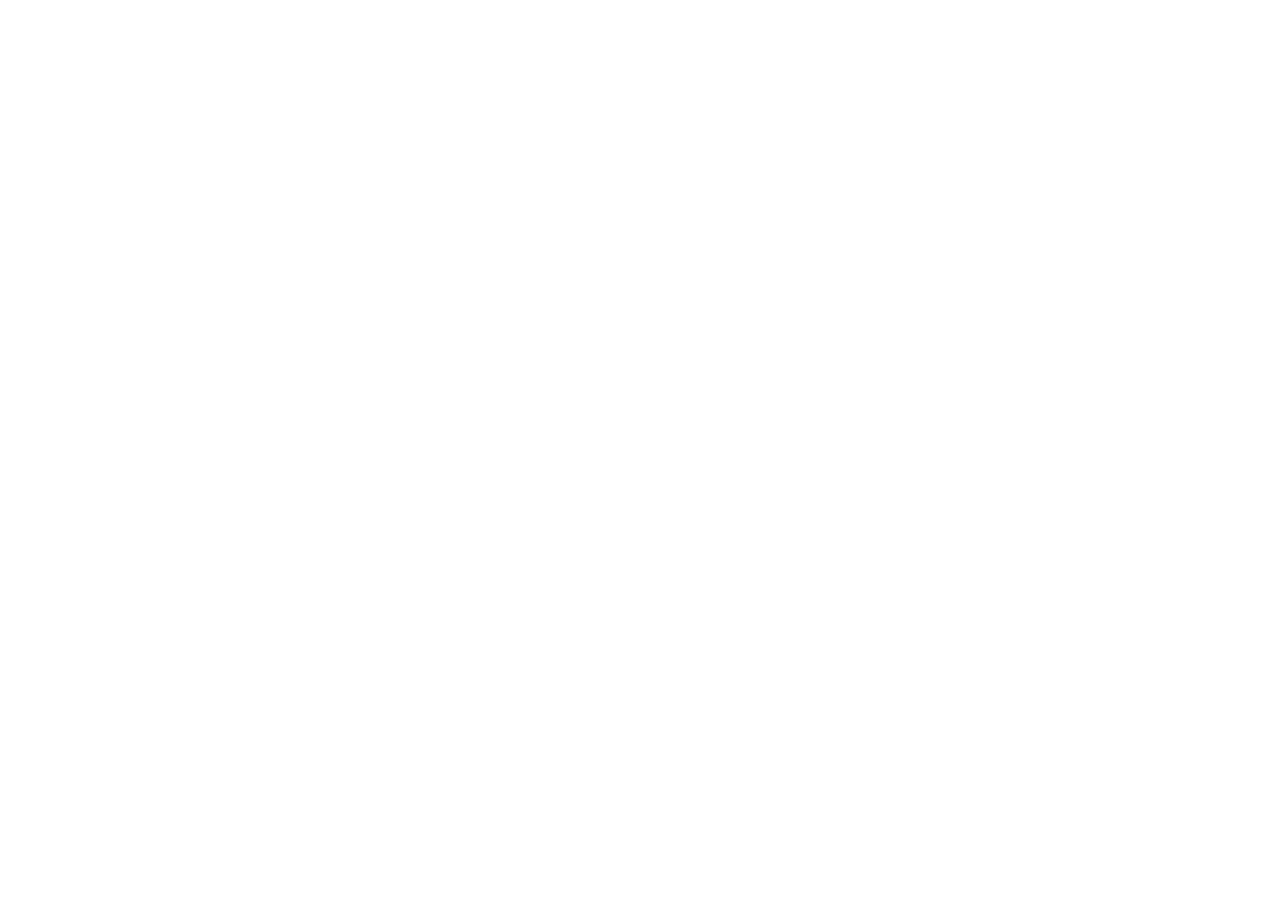
==== index.html @ b1fd2b20 "新建大事件项目" ====
<!DOCTYPE html>
<html lang="en">
<head>
    <meta charset="UTF-8">
    <meta http-equiv="X-UA-Compatible" content="IE=edge">
    <meta name="viewport" content="width=device-width, initial-scale=1.0">
    <title>Document</title>
</head>
<body>
    
</body>
</html>
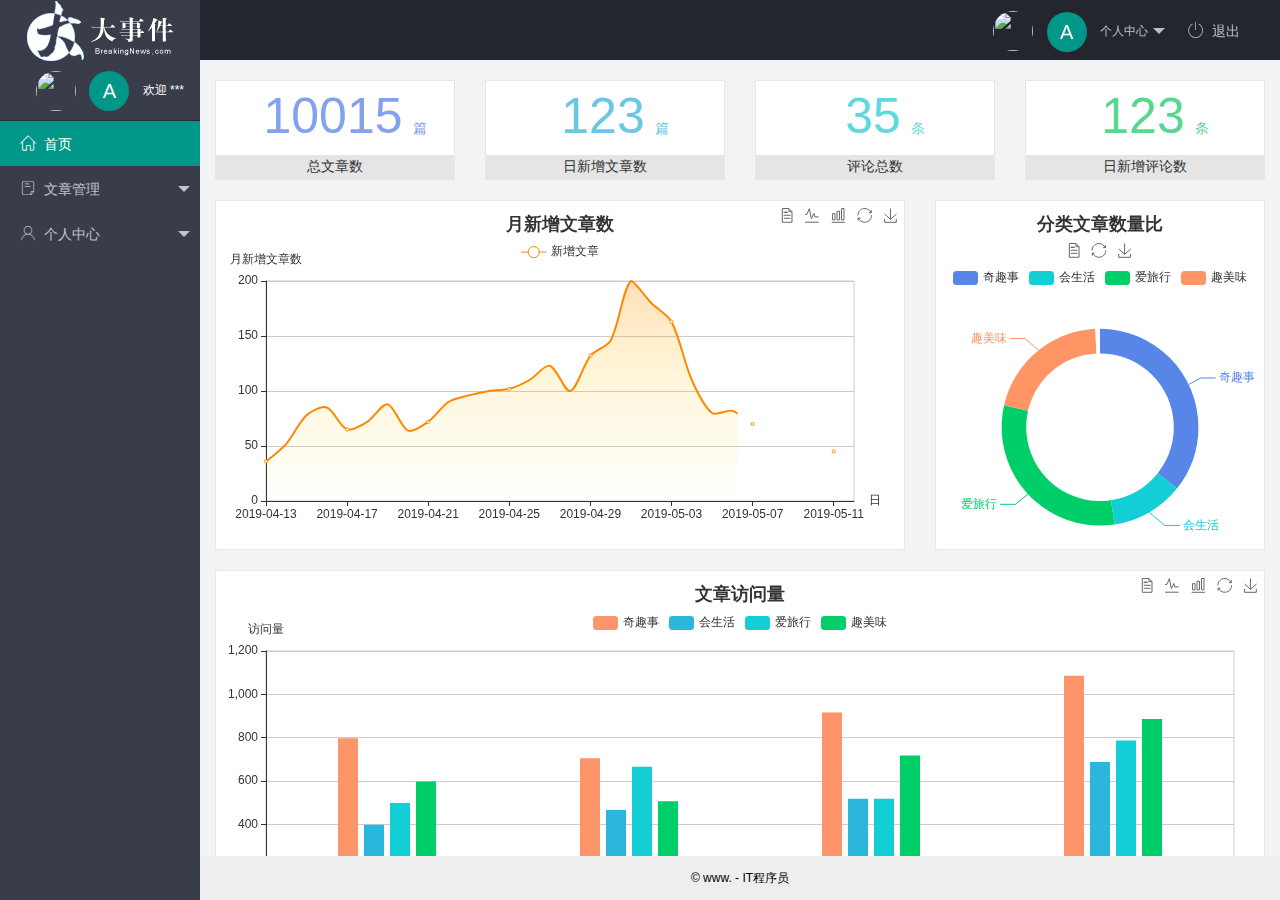
==== commit be036eef: "完成了主页功能的开发" ====
--- a/index.html
+++ b/index.html
@@ -1,12 +1,93 @@
+<!-- @format -->
+
 <!DOCTYPE html>
 <html lang="en">
-<head>
-    <meta charset="UTF-8">
-    <meta http-equiv="X-UA-Compatible" content="IE=edge">
-    <meta name="viewport" content="width=device-width, initial-scale=1.0">
-    <title>Document</title>
-</head>
-<body>
-    
-</body>
-</html>+    <head>
+        <meta charset="UTF-8" />
+        <meta http-equiv="X-UA-Compatible" content="IE=edge" />
+        <meta name="viewport" content="width=device-width, initial-scale=1.0" />
+        <title>后台主页</title>
+        <!-- 导入layui样式 -->
+        <link rel="stylesheet" href="./assets/lib/layui/css/layui.css">
+        <!-- 导入第三方图标库 -->
+        <link rel="stylesheet" href="./assets/fonts/iconfont.css">
+        <!-- 导入自己的样式表 -->
+        <link rel="stylesheet" href="./assets/css/index.css">
+
+    </head>
+    <body>
+        <div class="layui-layout layui-layout-admin">
+            <div class="layui-header">
+                <div class="layui-logo layui-hide-xs layui-bg-black">
+                    <img src="./assets/images/logo.png" alt="">
+                </div>
+                <!-- 头部区域（可配合layui 已有的水平导航） -->
+                <ul class="layui-nav layui-layout-right">
+                    <li class="layui-nav-item layui-hide layui-show-md-inline-block">
+                        <a href="javascript:;" class="userinfo">
+                            <img src="//tva1.sinaimg.cn/crop.0.0.118.118.180/5db11ff4gw1e77d3nqrv8j203b03cweg.jpg" class="layui-nav-img" />
+                            <span class="text-avater">A</span>
+                            个人中心
+                        </a>
+                        <dl class="layui-nav-child">
+                            <dd><a href="">基本资料</a></dd>
+                            <dd><a href="">更换头像</a></dd>
+                            <dd><a href="">重置密码</a></dd>
+                        </dl>
+                    </li>
+                    <li class="layui-nav-item"><a href="javascript:;" id="btnLogout"><span class="iconfont icon-tuichu"></span>退出</a></li>
+                </ul>
+            </div>
+
+            <div class="layui-side layui-bg-black">
+                <div class="layui-side-scroll">
+                    <!-- 头像区域 -->
+                    <div class="userinfo">
+                        <img src="//tva1.sinaimg.cn/crop.0.0.118.118.180/5db11ff4gw1e77d3nqrv8j203b03cweg.jpg" class="layui-nav-img" />
+                        <span class="text-avater">A</span>
+                        <span id="welcome">欢迎 ***</span>
+                    </div>
+                    <!-- 左侧导航区域（可配合layui已有的垂直导航） -->
+                    <ul class="layui-nav layui-nav-tree " lay-filter="test" lay-shrink="all">
+                        <li class="layui-nav-item layui-this"><a href="./home/dashboard.html" target="fm"><span class="iconfont icon-home"></span>首页</a></li>
+                        <li class="layui-nav-item">
+                            <a class="" href="javascript:;"><span class="iconfont icon-16"></span>文章管理</a>
+                            <dl class="layui-nav-child">
+                                <dd><a href="javascript:;"><i class="layui-icon layui-icon-app"></i>文章类别</a></dd>
+                                <dd><a href="javascript:;"><i class="layui-icon layui-icon-app"></i>文章列表</a></dd>
+                                <dd><a href="javascript:;"><i class="layui-icon layui-icon-app"></i>发布文章</a></dd>
+                            </dl>
+                        </li>
+                        <li class="layui-nav-item">
+                            <a href="javascript:;"><span class="iconfont icon-user"></span>个人中心</a>
+                            <dl class="layui-nav-child">
+                                <dd><a href="javascript:;"><i class="layui-icon layui-icon-set"></i>基本资料</a></dd>
+                                <dd><a href="javascript:;"><i class="layui-icon layui-icon-set"></i>更换头像</a></dd>
+                                <dd><a href="javascript:;"><i class="layui-icon layui-icon-set"></i>重置密码</a></dd>
+                            </dl>
+                        </li>
+                    </ul>
+                </div>
+            </div>
+
+            <div class="layui-body">
+                <!-- 内容主体区域 -->
+                <iframe name="fm" src="./home/dashboard.html" frameborder="0"></iframe>
+            </div>
+
+            <div class="layui-footer">
+                <!-- 底部固定区域 -->
+                © www. - IT程序员
+            </div>
+        </div>
+       
+        <!-- 导入layui js文件 -->
+        <script src="./assets/lib/layui/layui.all.js"></script>
+        <!-- 导入jquery -->
+        <script src="./assets/lib/jquery.js"></script>
+        <!-- 导入封装的baseAPI -->
+        <script src="./assets/js/baseAPI.js"></script>
+        <!-- 导入自己的js -->
+        <script src="./assets/js/index.js"></script>
+    </body>
+</html>
--- a/assets/lib/layui/css/layui.css
+++ b/assets/lib/layui/css/layui.css
@@ -0,0 +1,2 @@
+/** layui-v2.5.5 MIT License By https://www.layui.com */
+ .layui-inline,img{display:inline-block;vertical-align:middle}h1,h2,h3,h4,h5,h6{font-weight:400}.layui-edge,.layui-header,.layui-inline,.layui-main{position:relative}.layui-body,.layui-edge,.layui-elip{overflow:hidden}.layui-btn,.layui-edge,.layui-inline,img{vertical-align:middle}.layui-btn,.layui-disabled,.layui-icon,.layui-unselect{-moz-user-select:none;-webkit-user-select:none;-ms-user-select:none}.layui-elip,.layui-form-checkbox span,.layui-form-pane .layui-form-label{text-overflow:ellipsis;white-space:nowrap}.layui-breadcrumb,.layui-tree-btnGroup{visibility:hidden}blockquote,body,button,dd,div,dl,dt,form,h1,h2,h3,h4,h5,h6,input,li,ol,p,pre,td,textarea,th,ul{margin:0;padding:0;-webkit-tap-highlight-color:rgba(0,0,0,0)}a:active,a:hover{outline:0}img{border:none}li{list-style:none}table{border-collapse:collapse;border-spacing:0}h4,h5,h6{font-size:100%}button,input,optgroup,option,select,textarea{font-family:inherit;font-size:inherit;font-style:inherit;font-weight:inherit;outline:0}pre{white-space:pre-wrap;white-space:-moz-pre-wrap;white-space:-pre-wrap;white-space:-o-pre-wrap;word-wrap:break-word}body{line-height:24px;font:14px Helvetica Neue,Helvetica,PingFang SC,Tahoma,Arial,sans-serif}hr{height:1px;margin:10px 0;border:0;clear:both}a{color:#333;text-decoration:none}a:hover{color:#777}a cite{font-style:normal;*cursor:pointer}.layui-border-box,.layui-border-box *{box-sizing:border-box}.layui-box,.layui-box *{box-sizing:content-box}.layui-clear{clear:both;*zoom:1}.layui-clear:after{content:'\20';clear:both;*zoom:1;display:block;height:0}.layui-inline{*display:inline;*zoom:1}.layui-edge{display:inline-block;width:0;height:0;border-width:6px;border-style:dashed;border-color:transparent}.layui-edge-top{top:-4px;border-bottom-color:#999;border-bottom-style:solid}.layui-edge-right{border-left-color:#999;border-left-style:solid}.layui-edge-bottom{top:2px;border-top-color:#999;border-top-style:solid}.layui-edge-left{border-right-color:#999;border-right-style:solid}.layui-disabled,.layui-disabled:hover{color:#d2d2d2!important;cursor:not-allowed!important}.layui-circle{border-radius:100%}.layui-show{display:block!important}.layui-hide{display:none!important}@font-face{font-family:layui-icon;src:url(../font/iconfont.eot?v=250);src:url(../font/iconfont.eot?v=250#iefix) format('embedded-opentype'),url(../font/iconfont.woff2?v=250) format('woff2'),url(../font/iconfont.woff?v=250) format('woff'),url(../font/iconfont.ttf?v=250) format('truetype'),url(../font/iconfont.svg?v=250#layui-icon) format('svg')}.layui-icon{font-family:layui-icon!important;font-size:16px;font-style:normal;-webkit-font-smoothing:antialiased;-moz-osx-font-smoothing:grayscale}.layui-icon-reply-fill:before{content:"\e611"}.layui-icon-set-fill:before{content:"\e614"}.layui-icon-menu-fill:before{content:"\e60f"}.layui-icon-search:before{content:"\e615"}.layui-icon-share:before{content:"\e641"}.layui-icon-set-sm:before{content:"\e620"}.layui-icon-engine:before{content:"\e628"}.layui-icon-close:before{content:"\1006"}.layui-icon-close-fill:before{content:"\1007"}.layui-icon-chart-screen:before{content:"\e629"}.layui-icon-star:before{content:"\e600"}.layui-icon-circle-dot:before{content:"\e617"}.layui-icon-chat:before{content:"\e606"}.layui-icon-release:before{content:"\e609"}.layui-icon-list:before{content:"\e60a"}.layui-icon-chart:before{content:"\e62c"}.layui-icon-ok-circle:before{content:"\1005"}.layui-icon-layim-theme:before{content:"\e61b"}.layui-icon-table:before{content:"\e62d"}.layui-icon-right:before{content:"\e602"}.layui-icon-left:before{content:"\e603"}.layui-icon-cart-simple:before{content:"\e698"}.layui-icon-face-cry:before{content:"\e69c"}.layui-icon-face-smile:before{content:"\e6af"}.layui-icon-survey:before{content:"\e6b2"}.layui-icon-tree:before{content:"\e62e"}.layui-icon-upload-circle:before{content:"\e62f"}.layui-icon-add-circle:before{content:"\e61f"}.layui-icon-download-circle:before{content:"\e601"}.layui-icon-templeate-1:before{content:"\e630"}.layui-icon-util:before{content:"\e631"}.layui-icon-face-surprised:before{content:"\e664"}.layui-icon-edit:before{content:"\e642"}.layui-icon-speaker:before{content:"\e645"}.layui-icon-down:before{content:"\e61a"}.layui-icon-file:before{content:"\e621"}.layui-icon-layouts:before{content:"\e632"}.layui-icon-rate-half:before{content:"\e6c9"}.layui-icon-add-circle-fine:before{content:"\e608"}.layui-icon-prev-circle:before{content:"\e633"}.layui-icon-read:before{content:"\e705"}.layui-icon-404:before{content:"\e61c"}.layui-icon-carousel:before{content:"\e634"}.layui-icon-help:before{content:"\e607"}.layui-icon-code-circle:before{content:"\e635"}.layui-icon-water:before{content:"\e636"}.layui-icon-username:before{content:"\e66f"}.layui-icon-find-fill:before{content:"\e670"}.layui-icon-about:before{content:"\e60b"}.layui-icon-location:before{content:"\e715"}.layui-icon-up:before{content:"\e619"}.layui-icon-pause:before{content:"\e651"}.layui-icon-date:before{content:"\e637"}.layui-icon-layim-uploadfile:before{content:"\e61d"}.layui-icon-delete:before{content:"\e640"}.layui-icon-play:before{content:"\e652"}.layui-icon-top:before{content:"\e604"}.layui-icon-friends:before{content:"\e612"}.layui-icon-refresh-3:before{content:"\e9aa"}.layui-icon-ok:before{content:"\e605"}.layui-icon-layer:before{content:"\e638"}.layui-icon-face-smile-fine:before{content:"\e60c"}.layui-icon-dollar:before{content:"\e659"}.layui-icon-group:before{content:"\e613"}.layui-icon-layim-download:before{content:"\e61e"}.layui-icon-picture-fine:before{content:"\e60d"}.layui-icon-link:before{content:"\e64c"}.layui-icon-diamond:before{content:"\e735"}.layui-icon-log:before{content:"\e60e"}.layui-icon-rate-solid:before{content:"\e67a"}.layui-icon-fonts-del:before{content:"\e64f"}.layui-icon-unlink:before{content:"\e64d"}.layui-icon-fonts-clear:before{content:"\e639"}.layui-icon-triangle-r:before{content:"\e623"}.layui-icon-circle:before{content:"\e63f"}.layui-icon-radio:before{content:"\e643"}.layui-icon-align-center:before{content:"\e647"}.layui-icon-align-right:before{content:"\e648"}.layui-icon-align-left:before{content:"\e649"}.layui-icon-loading-1:before{content:"\e63e"}.layui-icon-return:before{content:"\e65c"}.layui-icon-fonts-strong:before{content:"\e62b"}.layui-icon-upload:before{content:"\e67c"}.layui-icon-dialogue:before{content:"\e63a"}.layui-icon-video:before{content:"\e6ed"}.layui-icon-headset:before{content:"\e6fc"}.layui-icon-cellphone-fine:before{content:"\e63b"}.layui-icon-add-1:before{content:"\e654"}.layui-icon-face-smile-b:before{content:"\e650"}.layui-icon-fonts-html:before{content:"\e64b"}.layui-icon-form:before{content:"\e63c"}.layui-icon-cart:before{content:"\e657"}.layui-icon-camera-fill:before{content:"\e65d"}.layui-icon-tabs:before{content:"\e62a"}.layui-icon-fonts-code:before{content:"\e64e"}.layui-icon-fire:before{content:"\e756"}.layui-icon-set:before{content:"\e716"}.layui-icon-fonts-u:before{content:"\e646"}.layui-icon-triangle-d:before{content:"\e625"}.layui-icon-tips:before{content:"\e702"}.layui-icon-picture:before{content:"\e64a"}.layui-icon-more-vertical:before{content:"\e671"}.layui-icon-flag:before{content:"\e66c"}.layui-icon-loading:before{content:"\e63d"}.layui-icon-fonts-i:before{content:"\e644"}.layui-icon-refresh-1:before{content:"\e666"}.layui-icon-rmb:before{content:"\e65e"}.layui-icon-home:before{content:"\e68e"}.layui-icon-user:before{content:"\e770"}.layui-icon-notice:before{content:"\e667"}.layui-icon-login-weibo:before{content:"\e675"}.layui-icon-voice:before{content:"\e688"}.layui-icon-upload-drag:before{content:"\e681"}.layui-icon-login-qq:before{content:"\e676"}.layui-icon-snowflake:before{content:"\e6b1"}.layui-icon-file-b:before{content:"\e655"}.layui-icon-template:before{content:"\e663"}.layui-icon-auz:before{content:"\e672"}.layui-icon-console:before{content:"\e665"}.layui-icon-app:before{content:"\e653"}.layui-icon-prev:before{content:"\e65a"}.layui-icon-website:before{content:"\e7ae"}.layui-icon-next:before{content:"\e65b"}.layui-icon-component:before{content:"\e857"}.layui-icon-more:before{content:"\e65f"}.layui-icon-login-wechat:before{content:"\e677"}.layui-icon-shrink-right:before{content:"\e668"}.layui-icon-spread-left:before{content:"\e66b"}.layui-icon-camera:before{content:"\e660"}.layui-icon-note:before{content:"\e66e"}.layui-icon-refresh:before{content:"\e669"}.layui-icon-female:before{content:"\e661"}.layui-icon-male:before{content:"\e662"}.layui-icon-password:before{content:"\e673"}.layui-icon-senior:before{content:"\e674"}.layui-icon-theme:before{content:"\e66a"}.layui-icon-tread:before{content:"\e6c5"}.layui-icon-praise:before{content:"\e6c6"}.layui-icon-star-fill:before{content:"\e658"}.layui-icon-rate:before{content:"\e67b"}.layui-icon-template-1:before{content:"\e656"}.layui-icon-vercode:before{content:"\e679"}.layui-icon-cellphone:before{content:"\e678"}.layui-icon-screen-full:before{content:"\e622"}.layui-icon-screen-restore:before{content:"\e758"}.layui-icon-cols:before{content:"\e610"}.layui-icon-export:before{content:"\e67d"}.layui-icon-print:before{content:"\e66d"}.layui-icon-slider:before{content:"\e714"}.layui-icon-addition:before{content:"\e624"}.layui-icon-subtraction:before{content:"\e67e"}.layui-icon-service:before{content:"\e626"}.layui-icon-transfer:before{content:"\e691"}.layui-main{width:1140px;margin:0 auto}.layui-header{z-index:1000;height:60px}.layui-header a:hover{transition:all .5s;-webkit-transition:all .5s}.layui-side{position:fixed;left:0;top:0;bottom:0;z-index:999;width:200px;overflow-x:hidden}.layui-side-scroll{position:relative;width:220px;height:100%;overflow-x:hidden}.layui-body{position:absolute;left:200px;right:0;top:0;bottom:0;z-index:998;width:auto;overflow-y:auto;box-sizing:border-box}.layui-layout-body{overflow:hidden}.layui-layout-admin .layui-header{background-color:#23262E}.layui-layout-admin .layui-side{top:60px;width:200px;overflow-x:hidden}.layui-layout-admin .layui-body{position:fixed;top:60px;bottom:44px}.layui-layout-admin .layui-main{width:auto;margin:0 15px}.layui-layout-admin .layui-footer{position:fixed;left:200px;right:0;bottom:0;height:44px;line-height:44px;padding:0 15px;background-color:#eee}.layui-layout-admin .layui-logo{position:absolute;left:0;top:0;width:200px;height:100%;line-height:60px;text-align:center;color:#009688;font-size:16px}.layui-layout-admin .layui-header .layui-nav{background:0 0}.layui-layout-left{position:absolute!important;left:200px;top:0}.layui-layout-right{position:absolute!important;right:0;top:0}.layui-container{position:relative;margin:0 auto;padding:0 15px;box-sizing:border-box}.layui-fluid{position:relative;margin:0 auto;padding:0 15px}.layui-row:after,.layui-row:before{content:'';display:block;clear:both}.layui-col-lg1,.layui-col-lg10,.layui-col-lg11,.layui-col-lg12,.layui-col-lg2,.layui-col-lg3,.layui-col-lg4,.layui-col-lg5,.layui-col-lg6,.layui-col-lg7,.layui-col-lg8,.layui-col-lg9,.layui-col-md1,.layui-col-md10,.layui-col-md11,.layui-col-md12,.layui-col-md2,.layui-col-md3,.layui-col-md4,.layui-col-md5,.layui-col-md6,.layui-col-md7,.layui-col-md8,.layui-col-md9,.layui-col-sm1,.layui-col-sm10,.layui-col-sm11,.layui-col-sm12,.layui-col-sm2,.layui-col-sm3,.layui-col-sm4,.layui-col-sm5,.layui-col-sm6,.layui-col-sm7,.layui-col-sm8,.layui-col-sm9,.layui-col-xs1,.layui-col-xs10,.layui-col-xs11,.layui-col-xs12,.layui-col-xs2,.layui-col-xs3,.layui-col-xs4,.layui-col-xs5,.layui-col-xs6,.layui-col-xs7,.layui-col-xs8,.layui-col-xs9{position:relative;display:block;box-sizing:border-box}.layui-col-xs1,.layui-col-xs10,.layui-col-xs11,.layui-col-xs12,.layui-col-xs2,.layui-col-xs3,.layui-col-xs4,.layui-col-xs5,.layui-col-xs6,.layui-col-xs7,.layui-col-xs8,.layui-col-xs9{float:left}.layui-col-xs1{width:8.33333333%}.layui-col-xs2{width:16.66666667%}.layui-col-xs3{width:25%}.layui-col-xs4{width:33.33333333%}.layui-col-xs5{width:41.66666667%}.layui-col-xs6{width:50%}.layui-col-xs7{width:58.33333333%}.layui-col-xs8{width:66.66666667%}.layui-col-xs9{width:75%}.layui-col-xs10{width:83.33333333%}.layui-col-xs11{width:91.66666667%}.layui-col-xs12{width:100%}.layui-col-xs-offset1{margin-left:8.33333333%}.layui-col-xs-offset2{margin-left:16.66666667%}.layui-col-xs-offset3{margin-left:25%}.layui-col-xs-offset4{margin-left:33.33333333%}.layui-col-xs-offset5{margin-left:41.66666667%}.layui-col-xs-offset6{margin-left:50%}.layui-col-xs-offset7{margin-left:58.33333333%}.layui-col-xs-offset8{margin-left:66.66666667%}.layui-col-xs-offset9{margin-left:75%}.layui-col-xs-offset10{margin-left:83.33333333%}.layui-col-xs-offset11{margin-left:91.66666667%}.layui-col-xs-offset12{margin-left:100%}@media screen and (max-width:768px){.layui-hide-xs{display:none!important}.layui-show-xs-block{display:block!important}.layui-show-xs-inline{display:inline!important}.layui-show-xs-inline-block{display:inline-block!important}}@media screen and (min-width:768px){.layui-container{width:750px}.layui-hide-sm{display:none!important}.layui-show-sm-block{display:block!important}.layui-show-sm-inline{display:inline!important}.layui-show-sm-inline-block{display:inline-block!important}.layui-col-sm1,.layui-col-sm10,.layui-col-sm11,.layui-col-sm12,.layui-col-sm2,.layui-col-sm3,.layui-col-sm4,.layui-col-sm5,.layui-col-sm6,.layui-col-sm7,.layui-col-sm8,.layui-col-sm9{float:left}.layui-col-sm1{width:8.33333333%}.layui-col-sm2{width:16.66666667%}.layui-col-sm3{width:25%}.layui-col-sm4{width:33.33333333%}.layui-col-sm5{width:41.66666667%}.layui-col-sm6{width:50%}.layui-col-sm7{width:58.33333333%}.layui-col-sm8{width:66.66666667%}.layui-col-sm9{width:75%}.layui-col-sm10{width:83.33333333%}.layui-col-sm11{width:91.66666667%}.layui-col-sm12{width:100%}.layui-col-sm-offset1{margin-left:8.33333333%}.layui-col-sm-offset2{margin-left:16.66666667%}.layui-col-sm-offset3{margin-left:25%}.layui-col-sm-offset4{margin-left:33.33333333%}.layui-col-sm-offset5{margin-left:41.66666667%}.layui-col-sm-offset6{margin-left:50%}.layui-col-sm-offset7{margin-left:58.33333333%}.layui-col-sm-offset8{margin-left:66.66666667%}.layui-col-sm-offset9{margin-left:75%}.layui-col-sm-offset10{margin-left:83.33333333%}.layui-col-sm-offset11{margin-left:91.66666667%}.layui-col-sm-offset12{margin-left:100%}}@media screen and (min-width:992px){.layui-container{width:970px}.layui-hide-md{display:none!important}.layui-show-md-block{display:block!important}.layui-show-md-inline{display:inline!important}.layui-show-md-inline-block{display:inline-block!important}.layui-col-md1,.layui-col-md10,.layui-col-md11,.layui-col-md12,.layui-col-md2,.layui-col-md3,.layui-col-md4,.layui-col-md5,.layui-col-md6,.layui-col-md7,.layui-col-md8,.layui-col-md9{float:left}.layui-col-md1{width:8.33333333%}.layui-col-md2{width:16.66666667%}.layui-col-md3{width:25%}.layui-col-md4{width:33.33333333%}.layui-col-md5{width:41.66666667%}.layui-col-md6{width:50%}.layui-col-md7{width:58.33333333%}.layui-col-md8{width:66.66666667%}.layui-col-md9{width:75%}.layui-col-md10{width:83.33333333%}.layui-col-md11{width:91.66666667%}.layui-col-md12{width:100%}.layui-col-md-offset1{margin-left:8.33333333%}.layui-col-md-offset2{margin-left:16.66666667%}.layui-col-md-offset3{margin-left:25%}.layui-col-md-offset4{margin-left:33.33333333%}.layui-col-md-offset5{margin-left:41.66666667%}.layui-col-md-offset6{margin-left:50%}.layui-col-md-offset7{margin-left:58.33333333%}.layui-col-md-offset8{margin-left:66.66666667%}.layui-col-md-offset9{margin-left:75%}.layui-col-md-offset10{margin-left:83.33333333%}.layui-col-md-offset11{margin-left:91.66666667%}.layui-col-md-offset12{margin-left:100%}}@media screen and (min-width:1200px){.layui-container{width:1170px}.layui-hide-lg{display:none!important}.layui-show-lg-block{display:block!important}.layui-show-lg-inline{display:inline!important}.layui-show-lg-inline-block{display:inline-block!important}.layui-col-lg1,.layui-col-lg10,.layui-col-lg11,.layui-col-lg12,.layui-col-lg2,.layui-col-lg3,.layui-col-lg4,.layui-col-lg5,.layui-col-lg6,.layui-col-lg7,.layui-col-lg8,.layui-col-lg9{float:left}.layui-col-lg1{width:8.33333333%}.layui-col-lg2{width:16.66666667%}.layui-col-lg3{width:25%}.layui-col-lg4{width:33.33333333%}.layui-col-lg5{width:41.66666667%}.layui-col-lg6{width:50%}.layui-col-lg7{width:58.33333333%}.layui-col-lg8{width:66.66666667%}.layui-col-lg9{width:75%}.layui-col-lg10{width:83.33333333%}.layui-col-lg11{width:91.66666667%}.layui-col-lg12{width:100%}.layui-col-lg-offset1{margin-left:8.33333333%}.layui-col-lg-offset2{margin-left:16.66666667%}.layui-col-lg-offset3{margin-left:25%}.layui-col-lg-offset4{margin-left:33.33333333%}.layui-col-lg-offset5{margin-left:41.66666667%}.layui-col-lg-offset6{margin-left:50%}.layui-col-lg-offset7{margin-left:58.33333333%}.layui-col-lg-offset8{margin-left:66.66666667%}.layui-col-lg-offset9{margin-left:75%}.layui-col-lg-offset10{margin-left:83.33333333%}.layui-col-lg-offset11{margin-left:91.66666667%}.layui-col-lg-offset12{margin-left:100%}}.layui-col-space1{margin:-.5px}.layui-col-space1>*{padding:.5px}.layui-col-space3{margin:-1.5px}.layui-col-space3>*{padding:1.5px}.layui-col-space5{margin:-2.5px}.layui-col-space5>*{padding:2.5px}.layui-col-space8{margin:-3.5px}.layui-col-space8>*{padding:3.5px}.layui-col-space10{margin:-5px}.layui-col-space10>*{padding:5px}.layui-col-space12{margin:-6px}.layui-col-space12>*{padding:6px}.layui-col-space15{margin:-7.5px}.layui-col-space15>*{padding:7.5px}.layui-col-space18{margin:-9px}.layui-col-space18>*{padding:9px}.layui-col-space20{margin:-10px}.layui-col-space20>*{padding:10px}.layui-col-space22{margin:-11px}.layui-col-space22>*{padding:11px}.layui-col-space25{margin:-12.5px}.layui-col-space25>*{padding:12.5px}.layui-col-space30{margin:-15px}.layui-col-space30>*{padding:15px}.layui-btn,.layui-input,.layui-select,.layui-textarea,.layui-upload-button{outline:0;-webkit-appearance:none;transition:all .3s;-webkit-transition:all .3s;box-sizing:border-box}.layui-elem-quote{margin-bottom:10px;padding:15px;line-height:22px;border-left:5px solid #009688;border-radius:0 2px 2px 0;background-color:#f2f2f2}.layui-quote-nm{border-style:solid;border-width:1px 1px 1px 5px;background:0 0}.layui-elem-field{margin-bottom:10px;padding:0;border-width:1px;border-style:solid}.layui-elem-field legend{margin-left:20px;padding:0 10px;font-size:20px;font-weight:300}.layui-field-title{margin:10px 0 20px;border-width:1px 0 0}.layui-field-box{padding:10px 15px}.layui-field-title .layui-field-box{padding:10px 0}.layui-progress{position:relative;height:6px;border-radius:20px;background-color:#e2e2e2}.layui-progress-bar{position:absolute;left:0;top:0;width:0;max-width:100%;height:6px;border-radius:20px;text-align:right;background-color:#5FB878;transition:all .3s;-webkit-transition:all .3s}.layui-progress-big,.layui-progress-big .layui-progress-bar{height:18px;line-height:18px}.layui-progress-text{position:relative;top:-20px;line-height:18px;font-size:12px;color:#666}.layui-progress-big .layui-progress-text{position:static;padding:0 10px;color:#fff}.layui-collapse{border-width:1px;border-style:solid;border-radius:2px}.layui-colla-content,.layui-colla-item{border-top-width:1px;border-top-style:solid}.layui-colla-item:first-child{border-top:none}.layui-colla-title{position:relative;height:42px;line-height:42px;padding:0 15px 0 35px;color:#333;background-color:#f2f2f2;cursor:pointer;font-size:14px;overflow:hidden}.layui-colla-content{display:none;padding:10px 15px;line-height:22px;color:#666}.layui-colla-icon{position:absolute;left:15px;top:0;font-size:14px}.layui-card{margin-bottom:15px;border-radius:2px;background-color:#fff;box-shadow:0 1px 2px 0 rgba(0,0,0,.05)}.layui-card:last-child{margin-bottom:0}.layui-card-header{position:relative;height:42px;line-height:42px;padding:0 15px;border-bottom:1px solid #f6f6f6;color:#333;border-radius:2px 2px 0 0;font-size:14px}.layui-bg-black,.layui-bg-blue,.layui-bg-cyan,.layui-bg-green,.layui-bg-orange,.layui-bg-red{color:#fff!important}.layui-card-body{position:relative;padding:10px 15px;line-height:24px}.layui-card-body[pad15]{padding:15px}.layui-card-body[pad20]{padding:20px}.layui-card-body .layui-table{margin:5px 0}.layui-card .layui-tab{margin:0}.layui-panel-window{position:relative;padding:15px;border-radius:0;border-top:5px solid #E6E6E6;background-color:#fff}.layui-auxiliar-moving{position:fixed;left:0;right:0;top:0;bottom:0;width:100%;height:100%;background:0 0;z-index:9999999999}.layui-form-label,.layui-form-mid,.layui-form-select,.layui-input-block,.layui-input-inline,.layui-textarea{position:relative}.layui-bg-red{background-color:#FF5722!important}.layui-bg-orange{background-color:#FFB800!important}.layui-bg-green{background-color:#009688!important}.layui-bg-cyan{background-color:#2F4056!important}.layui-bg-blue{background-color:#1E9FFF!important}.layui-bg-black{background-color:#393D49!important}.layui-bg-gray{background-color:#eee!important;color:#666!important}.layui-badge-rim,.layui-colla-content,.layui-colla-item,.layui-collapse,.layui-elem-field,.layui-form-pane .layui-form-item[pane],.layui-form-pane .layui-form-label,.layui-input,.layui-layedit,.layui-layedit-tool,.layui-quote-nm,.layui-select,.layui-tab-bar,.layui-tab-card,.layui-tab-title,.layui-tab-title .layui-this:after,.layui-textarea{border-color:#e6e6e6}.layui-timeline-item:before,hr{background-color:#e6e6e6}.layui-text{line-height:22px;font-size:14px;color:#666}.layui-text h1,.layui-text h2,.layui-text h3{font-weight:500;color:#333}.layui-text h1{font-size:30px}.layui-text h2{font-size:24px}.layui-text h3{font-size:18px}.layui-text a:not(.layui-btn){color:#01AAED}.layui-text a:not(.layui-btn):hover{text-decoration:underline}.layui-text ul{padding:5px 0 5px 15px}.layui-text ul li{margin-top:5px;list-style-type:disc}.layui-text em,.layui-word-aux{color:#999!important;padding:0 5px!important}.layui-btn{display:inline-block;height:38px;line-height:38px;padding:0 18px;background-color:#009688;color:#fff;white-space:nowrap;text-align:center;font-size:14px;border:none;border-radius:2px;cursor:pointer}.layui-btn:hover{opacity:.8;filter:alpha(opacity=80);color:#fff}.layui-btn:active{opacity:1;filter:alpha(opacity=100)}.layui-btn+.layui-btn{margin-left:10px}.layui-btn-container{font-size:0}.layui-btn-container .layui-btn{margin-right:10px;margin-bottom:10px}.layui-btn-container .layui-btn+.layui-btn{margin-left:0}.layui-table .layui-btn-container .layui-btn{margin-bottom:9px}.layui-btn-radius{border-radius:100px}.layui-btn .layui-icon{margin-right:3px;font-size:18px;vertical-align:bottom;vertical-align:middle\9}.layui-btn-primary{border:1px solid #C9C9C9;background-color:#fff;color:#555}.layui-btn-primary:hover{border-color:#009688;color:#333}.layui-btn-normal{background-color:#1E9FFF}.layui-btn-warm{background-color:#FFB800}.layui-btn-danger{background-color:#FF5722}.layui-btn-checked{background-color:#5FB878}.layui-btn-disabled,.layui-btn-disabled:active,.layui-btn-disabled:hover{border:1px solid #e6e6e6;background-color:#FBFBFB;color:#C9C9C9;cursor:not-allowed;opacity:1}.layui-btn-lg{height:44px;line-height:44px;padding:0 25px;font-size:16px}.layui-btn-sm{height:30px;line-height:30px;padding:0 10px;font-size:12px}.layui-btn-sm i{font-size:16px!important}.layui-btn-xs{height:22px;line-height:22px;padding:0 5px;font-size:12px}.layui-btn-xs i{font-size:14px!important}.layui-btn-group{display:inline-block;vertical-align:middle;font-size:0}.layui-btn-group .layui-btn{margin-left:0!important;margin-right:0!important;border-left:1px solid rgba(255,255,255,.5);border-radius:0}.layui-btn-group .layui-btn-primary{border-left:none}.layui-btn-group .layui-btn-primary:hover{border-color:#C9C9C9;color:#009688}.layui-btn-group .layui-btn:first-child{border-left:none;border-radius:2px 0 0 2px}.layui-btn-group .layui-btn-primary:first-child{border-left:1px solid #c9c9c9}.layui-btn-group .layui-btn:last-child{border-radius:0 2px 2px 0}.layui-btn-group .layui-btn+.layui-btn{margin-left:0}.layui-btn-group+.layui-btn-group{margin-left:10px}.layui-btn-fluid{width:100%}.layui-input,.layui-select,.layui-textarea{height:38px;line-height:1.3;line-height:38px\9;border-width:1px;border-style:solid;background-color:#fff;border-radius:2px}.layui-input::-webkit-input-placeholder,.layui-select::-webkit-input-placeholder,.layui-textarea::-webkit-input-placeholder{line-height:1.3}.layui-input,.layui-textarea{display:block;width:100%;padding-left:10px}.layui-input:hover,.layui-textarea:hover{border-color:#D2D2D2!important}.layui-input:focus,.layui-textarea:focus{border-color:#C9C9C9!important}.layui-textarea{min-height:100px;height:auto;line-height:20px;padding:6px 10px;resize:vertical}.layui-select{padding:0 10px}.layui-form input[type=checkbox],.layui-form input[type=radio],.layui-form select{display:none}.layui-form [lay-ignore]{display:initial}.layui-form-item{margin-bottom:15px;clear:both;*zoom:1}.layui-form-item:after{content:'\20';clear:both;*zoom:1;display:block;height:0}.layui-form-label{float:left;display:block;padding:9px 15px;width:80px;font-weight:400;line-height:20px;text-align:right}.layui-form-label-col{display:block;float:none;padding:9px 0;line-height:20px;text-align:left}.layui-form-item .layui-inline{margin-bottom:5px;margin-right:10px}.layui-input-block{margin-left:110px;min-height:36px}.layui-input-inline{display:inline-block;vertical-align:middle}.layui-form-item .layui-input-inline{float:left;width:190px;margin-right:10px}.layui-form-text .layui-input-inline{width:auto}.layui-form-mid{float:left;display:block;padding:9px 0!important;line-height:20px;margin-right:10px}.layui-form-danger+.layui-form-select .layui-input,.layui-form-danger:focus{border-color:#FF5722!important}.layui-form-select .layui-input{padding-right:30px;cursor:pointer}.layui-form-select .layui-edge{position:absolute;right:10px;top:50%;margin-top:-3px;cursor:pointer;border-width:6px;border-top-color:#c2c2c2;border-top-style:solid;transition:all .3s;-webkit-transition:all .3s}.layui-form-select dl{display:none;position:absolute;left:0;top:42px;padding:5px 0;z-index:899;min-width:100%;border:1px solid #d2d2d2;max-height:300px;overflow-y:auto;background-color:#fff;border-radius:2px;box-shadow:0 2px 4px rgba(0,0,0,.12);box-sizing:border-box}.layui-form-select dl dd,.layui-form-select dl dt{padding:0 10px;line-height:36px;white-space:nowrap;overflow:hidden;text-overflow:ellipsis}.layui-form-select dl dt{font-size:12px;color:#999}.layui-form-select dl dd{cursor:pointer}.layui-form-select dl dd:hover{background-color:#f2f2f2;-webkit-transition:.5s all;transition:.5s all}.layui-form-select .layui-select-group dd{padding-left:20px}.layui-form-select dl dd.layui-select-tips{padding-left:10px!important;color:#999}.layui-form-select dl dd.layui-this{background-color:#5FB878;color:#fff}.layui-form-checkbox,.layui-form-select dl dd.layui-disabled{background-color:#fff}.layui-form-selected dl{display:block}.layui-form-checkbox,.layui-form-checkbox *,.layui-form-switch{display:inline-block;vertical-align:middle}.layui-form-selected .layui-edge{margin-top:-9px;-webkit-transform:rotate(180deg);transform:rotate(180deg);margin-top:-3px\9}:root .layui-form-selected .layui-edge{margin-top:-9px\0/IE9}.layui-form-selectup dl{top:auto;bottom:42px}.layui-select-none{margin:5px 0;text-align:center;color:#999}.layui-select-disabled .layui-disabled{border-color:#eee!important}.layui-select-disabled .layui-edge{border-top-color:#d2d2d2}.layui-form-checkbox{position:relative;height:30px;line-height:30px;margin-right:10px;padding-right:30px;cursor:pointer;font-size:0;-webkit-transition:.1s linear;transition:.1s linear;box-sizing:border-box}.layui-form-checkbox span{padding:0 10px;height:100%;font-size:14px;border-radius:2px 0 0 2px;background-color:#d2d2d2;color:#fff;overflow:hidden}.layui-form-checkbox:hover span{background-color:#c2c2c2}.layui-form-checkbox i{position:absolute;right:0;top:0;width:30px;height:28px;border:1px solid #d2d2d2;border-left:none;border-radius:0 2px 2px 0;color:#fff;font-size:20px;text-align:center}.layui-form-checkbox:hover i{border-color:#c2c2c2;color:#c2c2c2}.layui-form-checked,.layui-form-checked:hover{border-color:#5FB878}.layui-form-checked span,.layui-form-checked:hover span{background-color:#5FB878}.layui-form-checked i,.layui-form-checked:hover i{color:#5FB878}.layui-form-item .layui-form-checkbox{margin-top:4px}.layui-form-checkbox[lay-skin=primary]{height:auto!important;line-height:normal!important;min-width:18px;min-height:18px;border:none!important;margin-right:0;padding-left:28px;padding-right:0;background:0 0}.layui-form-checkbox[lay-skin=primary] span{padding-left:0;padding-right:15px;line-height:18px;background:0 0;color:#666}.layui-form-checkbox[lay-skin=primary] i{right:auto;left:0;width:16px;height:16px;line-height:16px;border:1px solid #d2d2d2;font-size:12px;border-radius:2px;background-color:#fff;-webkit-transition:.1s linear;transition:.1s linear}.layui-form-checkbox[lay-skin=primary]:hover i{border-color:#5FB878;color:#fff}.layui-form-checked[lay-skin=primary] i{border-color:#5FB878!important;background-color:#5FB878;color:#fff}.layui-checkbox-disbaled[lay-skin=primary] span{background:0 0!important;color:#c2c2c2}.layui-checkbox-disbaled[lay-skin=primary]:hover i{border-color:#d2d2d2}.layui-form-item .layui-form-checkbox[lay-skin=primary]{margin-top:10px}.layui-form-switch{position:relative;height:22px;line-height:22px;min-width:35px;padding:0 5px;margin-top:8px;border:1px solid #d2d2d2;border-radius:20px;cursor:pointer;background-color:#fff;-webkit-transition:.1s linear;transition:.1s linear}.layui-form-switch i{position:absolute;left:5px;top:3px;width:16px;height:16px;border-radius:20px;background-color:#d2d2d2;-webkit-transition:.1s linear;transition:.1s linear}.layui-form-switch em{position:relative;top:0;width:25px;margin-left:21px;padding:0!important;text-align:center!important;color:#999!important;font-style:normal!important;font-size:12px}.layui-form-onswitch{border-color:#5FB878;background-color:#5FB878}.layui-checkbox-disbaled,.layui-checkbox-disbaled i{border-color:#e2e2e2!important}.layui-form-onswitch i{left:100%;margin-left:-21px;background-color:#fff}.layui-form-onswitch em{margin-left:5px;margin-right:21px;color:#fff!important}.layui-checkbox-disbaled span{background-color:#e2e2e2!important}.layui-checkbox-disbaled:hover i{color:#fff!important}[lay-radio]{display:none}.layui-form-radio,.layui-form-radio *{display:inline-block;vertical-align:middle}.layui-form-radio{line-height:28px;margin:6px 10px 0 0;padding-right:10px;cursor:pointer;font-size:0}.layui-form-radio *{font-size:14px}.layui-form-radio>i{margin-right:8px;font-size:22px;color:#c2c2c2}.layui-form-radio>i:hover,.layui-form-radioed>i{color:#5FB878}.layui-radio-disbaled>i{color:#e2e2e2!important}.layui-form-pane .layui-form-label{width:110px;padding:8px 15px;height:38px;line-height:20px;border-width:1px;border-style:solid;border-radius:2px 0 0 2px;text-align:center;background-color:#FBFBFB;overflow:hidden;box-sizing:border-box}.layui-form-pane .layui-input-inline{margin-left:-1px}.layui-form-pane .layui-input-block{margin-left:110px;left:-1px}.layui-form-pane .layui-input{border-radius:0 2px 2px 0}.layui-form-pane .layui-form-text .layui-form-label{float:none;width:100%;border-radius:2px;box-sizing:border-box;text-align:left}.layui-form-pane .layui-form-text .layui-input-inline{display:block;margin:0;top:-1px;clear:both}.layui-form-pane .layui-form-text .layui-input-block{margin:0;left:0;top:-1px}.layui-form-pane .layui-form-text .layui-textarea{min-height:100px;border-radius:0 0 2px 2px}.layui-form-pane .layui-form-checkbox{margin:4px 0 4px 10px}.layui-form-pane .layui-form-radio,.layui-form-pane .layui-form-switch{margin-top:6px;margin-left:10px}.layui-form-pane .layui-form-item[pane]{position:relative;border-width:1px;border-style:solid}.layui-form-pane .layui-form-item[pane] .layui-form-label{position:absolute;left:0;top:0;height:100%;border-width:0 1px 0 0}.layui-form-pane .layui-form-item[pane] .layui-input-inline{margin-left:110px}@media screen and (max-width:450px){.layui-form-item .layui-form-label{text-overflow:ellipsis;overflow:hidden;white-space:nowrap}.layui-form-item .layui-inline{display:block;margin-right:0;margin-bottom:20px;clear:both}.layui-form-item .layui-inline:after{content:'\20';clear:both;display:block;height:0}.layui-form-item .layui-input-inline{display:block;float:none;left:-3px;width:auto;margin:0 0 10px 112px}.layui-form-item .layui-input-inline+.layui-form-mid{margin-left:110px;top:-5px;padding:0}.layui-form-item .layui-form-checkbox{margin-right:5px;margin-bottom:5px}}.layui-layedit{border-width:1px;border-style:solid;border-radius:2px}.layui-layedit-tool{padding:3px 5px;border-bottom-width:1px;border-bottom-style:solid;font-size:0}.layedit-tool-fixed{position:fixed;top:0;border-top:1px solid #e2e2e2}.layui-layedit-tool .layedit-tool-mid,.layui-layedit-tool .layui-icon{display:inline-block;vertical-align:middle;text-align:center;font-size:14px}.layui-layedit-tool .layui-icon{position:relative;width:32px;height:30px;line-height:30px;margin:3px 5px;color:#777;cursor:pointer;border-radius:2px}.layui-layedit-tool .layui-icon:hover{color:#393D49}.layui-layedit-tool .layui-icon:active{color:#000}.layui-layedit-tool .layedit-tool-active{background-color:#e2e2e2;color:#000}.layui-layedit-tool .layui-disabled,.layui-layedit-tool .layui-disabled:hover{color:#d2d2d2;cursor:not-allowed}.layui-layedit-tool .layedit-tool-mid{width:1px;height:18px;margin:0 10px;background-color:#d2d2d2}.layedit-tool-html{width:50px!important;font-size:30px!important}.layedit-tool-b,.layedit-tool-code,.layedit-tool-help{font-size:16px!important}.layedit-tool-d,.layedit-tool-face,.layedit-tool-image,.layedit-tool-unlink{font-size:18px!important}.layedit-tool-image input{position:absolute;font-size:0;left:0;top:0;width:100%;height:100%;opacity:.01;filter:Alpha(opacity=1);cursor:pointer}.layui-layedit-iframe iframe{display:block;width:100%}#LAY_layedit_code{overflow:hidden}.layui-laypage{display:inline-block;*display:inline;*zoom:1;vertical-align:middle;margin:10px 0;font-size:0}.layui-laypage>a:first-child,.layui-laypage>a:first-child em{border-radius:2px 0 0 2px}.layui-laypage>a:last-child,.layui-laypage>a:last-child em{border-radius:0 2px 2px 0}.layui-laypage>:first-child{margin-left:0!important}.layui-laypage>:last-child{margin-right:0!important}.layui-laypage a,.layui-laypage button,.layui-laypage input,.layui-laypage select,.layui-laypage span{border:1px solid #e2e2e2}.layui-laypage a,.layui-laypage span{display:inline-block;*display:inline;*zoom:1;vertical-align:middle;padding:0 15px;height:28px;line-height:28px;margin:0 -1px 5px 0;background-color:#fff;color:#333;font-size:12px}.layui-flow-more a *,.layui-laypage input,.layui-table-view select[lay-ignore]{display:inline-block}.layui-laypage a:hover{color:#009688}.layui-laypage em{font-style:normal}.layui-laypage .layui-laypage-spr{color:#999;font-weight:700}.layui-laypage a{text-decoration:none}.layui-laypage .layui-laypage-curr{position:relative}.layui-laypage .layui-laypage-curr em{position:relative;color:#fff}.layui-laypage .layui-laypage-curr .layui-laypage-em{position:absolute;left:-1px;top:-1px;padding:1px;width:100%;height:100%;background-color:#009688}.layui-laypage-em{border-radius:2px}.layui-laypage-next em,.layui-laypage-prev em{font-family:Sim sun;font-size:16px}.layui-laypage .layui-laypage-count,.layui-laypage .layui-laypage-limits,.layui-laypage .layui-laypage-refresh,.layui-laypage .layui-laypage-skip{margin-left:10px;margin-right:10px;padding:0;border:none}.layui-laypage .layui-laypage-limits,.layui-laypage .layui-laypage-refresh{vertical-align:top}.layui-laypage .layui-laypage-refresh i{font-size:18px;cursor:pointer}.layui-laypage select{height:22px;padding:3px;border-radius:2px;cursor:pointer}.layui-laypage .layui-laypage-skip{height:30px;line-height:30px;color:#999}.layui-laypage button,.layui-laypage input{height:30px;line-height:30px;border-radius:2px;vertical-align:top;background-color:#fff;box-sizing:border-box}.layui-laypage input{width:40px;margin:0 10px;padding:0 3px;text-align:center}.layui-laypage input:focus,.layui-laypage select:focus{border-color:#009688!important}.layui-laypage button{margin-left:10px;padding:0 10px;cursor:pointer}.layui-table,.layui-table-view{margin:10px 0}.layui-flow-more{margin:10px 0;text-align:center;color:#999;font-size:14px}.layui-flow-more a{height:32px;line-height:32px}.layui-flow-more a *{vertical-align:top}.layui-flow-more a cite{padding:0 20px;border-radius:3px;background-color:#eee;color:#333;font-style:normal}.layui-flow-more a cite:hover{opacity:.8}.layui-flow-more a i{font-size:30px;color:#737383}.layui-table{width:100%;background-color:#fff;color:#666}.layui-table tr{transition:all .3s;-webkit-transition:all .3s}.layui-table th{text-align:left;font-weight:400}.layui-table tbody tr:hover,.layui-table thead tr,.layui-table-click,.layui-table-header,.layui-table-hover,.layui-table-mend,.layui-table-patch,.layui-table-tool,.layui-table-total,.layui-table-total tr,.layui-table[lay-even] tr:nth-child(even){background-color:#f2f2f2}.layui-table td,.layui-table th,.layui-table-col-set,.layui-table-fixed-r,.layui-table-grid-down,.layui-table-header,.layui-table-page,.layui-table-tips-main,.layui-table-tool,.layui-table-total,.layui-table-view,.layui-table[lay-skin=line],.layui-table[lay-skin=row]{border-width:1px;border-style:solid;border-color:#e6e6e6}.layui-table td,.layui-table th{position:relative;padding:9px 15px;min-height:20px;line-height:20px;font-size:14px}.layui-table[lay-skin=line] td,.layui-table[lay-skin=line] th{border-width:0 0 1px}.layui-table[lay-skin=row] td,.layui-table[lay-skin=row] th{border-width:0 1px 0 0}.layui-table[lay-skin=nob] td,.layui-table[lay-skin=nob] th{border:none}.layui-table img{max-width:100px}.layui-table[lay-size=lg] td,.layui-table[lay-size=lg] th{padding:15px 30px}.layui-table-view .layui-table[lay-size=lg] .layui-table-cell{height:40px;line-height:40px}.layui-table[lay-size=sm] td,.layui-table[lay-size=sm] th{font-size:12px;padding:5px 10px}.layui-table-view .layui-table[lay-size=sm] .layui-table-cell{height:20px;line-height:20px}.layui-table[lay-data]{display:none}.layui-table-box{position:relative;overflow:hidden}.layui-table-view .layui-table{position:relative;width:auto;margin:0}.layui-table-view .layui-table[lay-skin=line]{border-width:0 1px 0 0}.layui-table-view .layui-table[lay-skin=row]{border-width:0 0 1px}.layui-table-view .layui-table td,.layui-table-view .layui-table th{padding:5px 0;border-top:none;border-left:none}.layui-table-view .layui-table th.layui-unselect .layui-table-cell span{cursor:pointer}.layui-table-view .layui-table td{cursor:default}.layui-table-view .layui-table td[data-edit=text]{cursor:text}.layui-table-view .layui-form-checkbox[lay-skin=primary] i{width:18px;height:18px}.layui-table-view .layui-form-radio{line-height:0;padding:0}.layui-table-view .layui-form-radio>i{margin:0;font-size:20px}.layui-table-init{position:absolute;left:0;top:0;width:100%;height:100%;text-align:center;z-index:110}.layui-table-init .layui-icon{position:absolute;left:50%;top:50%;margin:-15px 0 0 -15px;font-size:30px;color:#c2c2c2}.layui-table-header{border-width:0 0 1px;overflow:hidden}.layui-table-header .layui-table{margin-bottom:-1px}.layui-table-tool .layui-inline[lay-event]{position:relative;width:26px;height:26px;padding:5px;line-height:16px;margin-right:10px;text-align:center;color:#333;border:1px solid #ccc;cursor:pointer;-webkit-transition:.5s all;transition:.5s all}.layui-table-tool .layui-inline[lay-event]:hover{border:1px solid #999}.layui-table-tool-temp{padding-right:120px}.layui-table-tool-self{position:absolute;right:17px;top:10px}.layui-table-tool .layui-table-tool-self .layui-inline[lay-event]{margin:0 0 0 10px}.layui-table-tool-panel{position:absolute;top:29px;left:-1px;padding:5px 0;min-width:150px;min-height:40px;border:1px solid #d2d2d2;text-align:left;overflow-y:auto;background-color:#fff;box-shadow:0 2px 4px rgba(0,0,0,.12)}.layui-table-cell,.layui-table-tool-panel li{overflow:hidden;text-overflow:ellipsis;white-space:nowrap}.layui-table-tool-panel li{padding:0 10px;line-height:30px;-webkit-transition:.5s all;transition:.5s all}.layui-table-tool-panel li .layui-form-checkbox[lay-skin=primary]{width:100%;padding-left:28px}.layui-table-tool-panel li:hover{background-color:#f2f2f2}.layui-table-tool-panel li .layui-form-checkbox[lay-skin=primary] i{position:absolute;left:0;top:0}.layui-table-tool-panel li .layui-form-checkbox[lay-skin=primary] span{padding:0}.layui-table-tool .layui-table-tool-self .layui-table-tool-panel{left:auto;right:-1px}.layui-table-col-set{position:absolute;right:0;top:0;width:20px;height:100%;border-width:0 0 0 1px;background-color:#fff}.layui-table-sort{width:10px;height:20px;margin-left:5px;cursor:pointer!important}.layui-table-sort .layui-edge{position:absolute;left:5px;border-width:5px}.layui-table-sort .layui-table-sort-asc{top:3px;border-top:none;border-bottom-style:solid;border-bottom-color:#b2b2b2}.layui-table-sort .layui-table-sort-asc:hover{border-bottom-color:#666}.layui-table-sort .layui-table-sort-desc{bottom:5px;border-bottom:none;border-top-style:solid;border-top-color:#b2b2b2}.layui-table-sort .layui-table-sort-desc:hover{border-top-color:#666}.layui-table-sort[lay-sort=asc] .layui-table-sort-asc{border-bottom-color:#000}.layui-table-sort[lay-sort=desc] .layui-table-sort-desc{border-top-color:#000}.layui-table-cell{height:28px;line-height:28px;padding:0 15px;position:relative;box-sizing:border-box}.layui-table-cell .layui-form-checkbox[lay-skin=primary]{top:-1px;padding:0}.layui-table-cell .layui-table-link{color:#01AAED}.laytable-cell-checkbox,.laytable-cell-numbers,.laytable-cell-radio,.laytable-cell-space{padding:0;text-align:center}.layui-table-body{position:relative;overflow:auto;margin-right:-1px;margin-bottom:-1px}.layui-table-body .layui-none{line-height:26px;padding:15px;text-align:center;color:#999}.layui-table-fixed{position:absolute;left:0;top:0;z-index:101}.layui-table-fixed .layui-table-body{overflow:hidden}.layui-table-fixed-l{box-shadow:0 -1px 8px rgba(0,0,0,.08)}.layui-table-fixed-r{left:auto;right:-1px;border-width:0 0 0 1px;box-shadow:-1px 0 8px rgba(0,0,0,.08)}.layui-table-fixed-r .layui-table-header{position:relative;overflow:visible}.layui-table-mend{position:absolute;right:-49px;top:0;height:100%;width:50px}.layui-table-tool{position:relative;z-index:890;width:100%;min-height:50px;line-height:30px;padding:10px 15px;border-width:0 0 1px}.layui-table-tool .layui-btn-container{margin-bottom:-10px}.layui-table-page,.layui-table-total{border-width:1px 0 0;margin-bottom:-1px;overflow:hidden}.layui-table-page{position:relative;width:100%;padding:7px 7px 0;height:41px;font-size:12px;white-space:nowrap}.layui-table-page>div{height:26px}.layui-table-page .layui-laypage{margin:0}.layui-table-page .layui-laypage a,.layui-table-page .layui-laypage span{height:26px;line-height:26px;margin-bottom:10px;border:none;background:0 0}.layui-table-page .layui-laypage a,.layui-table-page .layui-laypage span.layui-laypage-curr{padding:0 12px}.layui-table-page .layui-laypage span{margin-left:0;padding:0}.layui-table-page .layui-laypage .layui-laypage-prev{margin-left:-7px!important}.layui-table-page .layui-laypage .layui-laypage-curr .layui-laypage-em{left:0;top:0;padding:0}.layui-table-page .layui-laypage button,.layui-table-page .layui-laypage input{height:26px;line-height:26px}.layui-table-page .layui-laypage input{width:40px}.layui-table-page .layui-laypage button{padding:0 10px}.layui-table-page select{height:18px}.layui-table-patch .layui-table-cell{padding:0;width:30px}.layui-table-edit{position:absolute;left:0;top:0;width:100%;height:100%;padding:0 14px 1px;border-radius:0;box-shadow:1px 1px 20px rgba(0,0,0,.15)}.layui-table-edit:focus{border-color:#5FB878!important}select.layui-table-edit{padding:0 0 0 10px;border-color:#C9C9C9}.layui-table-view .layui-form-checkbox,.layui-table-view .layui-form-radio,.layui-table-view .layui-form-switch{top:0;margin:0;box-sizing:content-box}.layui-table-view .layui-form-checkbox{top:-1px;height:26px;line-height:26px}.layui-table-view .layui-form-checkbox i{height:26px}.layui-table-grid .layui-table-cell{overflow:visible}.layui-table-grid-down{position:absolute;top:0;right:0;width:26px;height:100%;padding:5px 0;border-width:0 0 0 1px;text-align:center;background-color:#fff;color:#999;cursor:pointer}.layui-table-grid-down .layui-icon{position:absolute;top:50%;left:50%;margin:-8px 0 0 -8px}.layui-table-grid-down:hover{background-color:#fbfbfb}body .layui-table-tips .layui-layer-content{background:0 0;padding:0;box-shadow:0 1px 6px rgba(0,0,0,.12)}.layui-table-tips-main{margin:-44px 0 0 -1px;max-height:150px;padding:8px 15px;font-size:14px;overflow-y:scroll;background-color:#fff;color:#666}.layui-table-tips-c{position:absolute;right:-3px;top:-13px;width:20px;height:20px;padding:3px;cursor:pointer;background-color:#666;border-radius:50%;color:#fff}.layui-table-tips-c:hover{background-color:#777}.layui-table-tips-c:before{position:relative;right:-2px}.layui-upload-file{display:none!important;opacity:.01;filter:Alpha(opacity=1)}.layui-upload-drag,.layui-upload-form,.layui-upload-wrap{display:inline-block}.layui-upload-list{margin:10px 0}.layui-upload-choose{padding:0 10px;color:#999}.layui-upload-drag{position:relative;padding:30px;border:1px dashed #e2e2e2;background-color:#fff;text-align:center;cursor:pointer;color:#999}.layui-upload-drag .layui-icon{font-size:50px;color:#009688}.layui-upload-drag[lay-over]{border-color:#009688}.layui-upload-iframe{position:absolute;width:0;height:0;border:0;visibility:hidden}.layui-upload-wrap{position:relative;vertical-align:middle}.layui-upload-wrap .layui-upload-file{display:block!important;position:absolute;left:0;top:0;z-index:10;font-size:100px;width:100%;height:100%;opacity:.01;filter:Alpha(opacity=1);cursor:pointer}.layui-transfer-active,.layui-transfer-box{display:inline-block;vertical-align:middle}.layui-transfer-box,.layui-transfer-header,.layui-transfer-search{border-width:0;border-style:solid;border-color:#e6e6e6}.layui-transfer-box{position:relative;border-width:1px;width:200px;height:360px;border-radius:2px;background-color:#fff}.layui-transfer-box .layui-form-checkbox{width:100%;margin:0!important}.layui-transfer-header{height:38px;line-height:38px;padding:0 10px;border-bottom-width:1px}.layui-transfer-search{position:relative;padding:10px;border-bottom-width:1px}.layui-transfer-search .layui-input{height:32px;padding-left:30px;font-size:12px}.layui-transfer-search .layui-icon-search{position:absolute;left:20px;top:50%;margin-top:-8px;color:#666}.layui-transfer-active{margin:0 15px}.layui-transfer-active .layui-btn{display:block;margin:0;padding:0 15px;background-color:#5FB878;border-color:#5FB878;color:#fff}.layui-transfer-active .layui-btn-disabled{background-color:#FBFBFB;border-color:#e6e6e6;color:#C9C9C9}.layui-transfer-active .layui-btn:first-child{margin-bottom:15px}.layui-transfer-active .layui-btn .layui-icon{margin:0;font-size:14px!important}.layui-transfer-data{padding:5px 0;overflow:auto}.layui-transfer-data li{height:32px;line-height:32px;padding:0 10px}.layui-transfer-data li:hover{background-color:#f2f2f2;transition:.5s all}.layui-transfer-data .layui-none{padding:15px 10px;text-align:center;color:#999}.layui-nav{position:relative;padding:0 20px;background-color:#393D49;color:#fff;border-radius:2px;font-size:0;box-sizing:border-box}.layui-nav *{font-size:14px}.layui-nav .layui-nav-item{position:relative;display:inline-block;*display:inline;*zoom:1;vertical-align:middle;line-height:60px}.layui-nav .layui-nav-item a{display:block;padding:0 20px;color:#fff;color:rgba(255,255,255,.7);transition:all .3s;-webkit-transition:all .3s}.layui-nav .layui-this:after,.layui-nav-bar,.layui-nav-tree .layui-nav-itemed:after{position:absolute;left:0;top:0;width:0;height:5px;background-color:#5FB878;transition:all .2s;-webkit-transition:all .2s}.layui-nav-bar{z-index:1000}.layui-nav .layui-nav-item a:hover,.layui-nav .layui-this a{color:#fff}.layui-nav .layui-this:after{content:'';top:auto;bottom:0;width:100%}.layui-nav-img{width:30px;height:30px;margin-right:10px;border-radius:50%}.layui-nav .layui-nav-more{content:'';width:0;height:0;border-style:solid dashed dashed;border-color:#fff transparent transparent;overflow:hidden;cursor:pointer;transition:all .2s;-webkit-transition:all .2s;position:absolute;top:50%;right:3px;margin-top:-3px;border-width:6px;border-top-color:rgba(255,255,255,.7)}.layui-nav .layui-nav-mored,.layui-nav-itemed>a .layui-nav-more{margin-top:-9px;border-style:dashed dashed solid;border-color:transparent transparent #fff}.layui-nav-child{display:none;position:absolute;left:0;top:65px;min-width:100%;line-height:36px;padding:5px 0;box-shadow:0 2px 4px rgba(0,0,0,.12);border:1px solid #d2d2d2;background-color:#fff;z-index:100;border-radius:2px;white-space:nowrap}.layui-nav .layui-nav-child a{color:#333}.layui-nav .layui-nav-child a:hover{background-color:#f2f2f2;color:#000}.layui-nav-child dd{position:relative}.layui-nav .layui-nav-child dd.layui-this a,.layui-nav-child dd.layui-this{background-color:#5FB878;color:#fff}.layui-nav-child dd.layui-this:after{display:none}.layui-nav-tree{width:200px;padding:0}.layui-nav-tree .layui-nav-item{display:block;width:100%;line-height:45px}.layui-nav-tree .layui-nav-item a{position:relative;height:45px;line-height:45px;text-overflow:ellipsis;overflow:hidden;white-space:nowrap}.layui-nav-tree .layui-nav-item a:hover{background-color:#4E5465}.layui-nav-tree .layui-nav-bar{width:5px;height:0;background-color:#009688}.layui-nav-tree .layui-nav-child dd.layui-this,.layui-nav-tree .layui-nav-child dd.layui-this a,.layui-nav-tree .layui-this,.layui-nav-tree .layui-this>a,.layui-nav-tree .layui-this>a:hover{background-color:#009688;color:#fff}.layui-nav-tree .layui-this:after{display:none}.layui-nav-itemed>a,.layui-nav-tree .layui-nav-title a,.layui-nav-tree .layui-nav-title a:hover{color:#fff!important}.layui-nav-tree .layui-nav-child{position:relative;z-index:0;top:0;border:none;box-shadow:none}.layui-nav-tree .layui-nav-child a{height:40px;line-height:40px;color:#fff;color:rgba(255,255,255,.7)}.layui-nav-tree .layui-nav-child,.layui-nav-tree .layui-nav-child a:hover{background:0 0;color:#fff}.layui-nav-tree .layui-nav-more{right:10px}.layui-nav-itemed>.layui-nav-child{display:block;padding:0;background-color:rgba(0,0,0,.3)!important}.layui-nav-itemed>.layui-nav-child>.layui-this>.layui-nav-child{display:block}.layui-nav-side{position:fixed;top:0;bottom:0;left:0;overflow-x:hidden;z-index:999}.layui-bg-blue .layui-nav-bar,.layui-bg-blue .layui-nav-itemed:after,.layui-bg-blue .layui-this:after{background-color:#93D1FF}.layui-bg-blue .layui-nav-child dd.layui-this{background-color:#1E9FFF}.layui-bg-blue .layui-nav-itemed>a,.layui-nav-tree.layui-bg-blue .layui-nav-title a,.layui-nav-tree.layui-bg-blue .layui-nav-title a:hover{background-color:#007DDB!important}.layui-breadcrumb{font-size:0}.layui-breadcrumb>*{font-size:14px}.layui-breadcrumb a{color:#999!important}.layui-breadcrumb a:hover{color:#5FB878!important}.layui-breadcrumb a cite{color:#666;font-style:normal}.layui-breadcrumb span[lay-separator]{margin:0 10px;color:#999}.layui-tab{margin:10px 0;text-align:left!important}.layui-tab[overflow]>.layui-tab-title{overflow:hidden}.layui-tab-title{position:relative;left:0;height:40px;white-space:nowrap;font-size:0;border-bottom-width:1px;border-bottom-style:solid;transition:all .2s;-webkit-transition:all .2s}.layui-tab-title li{display:inline-block;*display:inline;*zoom:1;vertical-align:middle;font-size:14px;transition:all .2s;-webkit-transition:all .2s;position:relative;line-height:40px;min-width:65px;padding:0 15px;text-align:center;cursor:pointer}.layui-tab-title li a{display:block}.layui-tab-title .layui-this{color:#000}.layui-tab-title .layui-this:after{position:absolute;left:0;top:0;content:'';width:100%;height:41px;border-width:1px;border-style:solid;border-bottom-color:#fff;border-radius:2px 2px 0 0;box-sizing:border-box;pointer-events:none}.layui-tab-bar{position:absolute;right:0;top:0;z-index:10;width:30px;height:39px;line-height:39px;border-width:1px;border-style:solid;border-radius:2px;text-align:center;background-color:#fff;cursor:pointer}.layui-tab-bar .layui-icon{position:relative;display:inline-block;top:3px;transition:all .3s;-webkit-transition:all .3s}.layui-tab-item{display:none}.layui-tab-more{padding-right:30px;height:auto!important;white-space:normal!important}.layui-tab-more li.layui-this:after{border-bottom-color:#e2e2e2;border-radius:2px}.layui-tab-more .layui-tab-bar .layui-icon{top:-2px;top:3px\9;-webkit-transform:rotate(180deg);transform:rotate(180deg)}:root .layui-tab-more .layui-tab-bar .layui-icon{top:-2px\0/IE9}.layui-tab-content{padding:10px}.layui-tab-title li .layui-tab-close{position:relative;display:inline-block;width:18px;height:18px;line-height:20px;margin-left:8px;top:1px;text-align:center;font-size:14px;color:#c2c2c2;transition:all .2s;-webkit-transition:all .2s}.layui-tab-title li .layui-tab-close:hover{border-radius:2px;background-color:#FF5722;color:#fff}.layui-tab-brief>.layui-tab-title .layui-this{color:#009688}.layui-tab-brief>.layui-tab-more li.layui-this:after,.layui-tab-brief>.layui-tab-title .layui-this:after{border:none;border-radius:0;border-bottom:2px solid #5FB878}.layui-tab-brief[overflow]>.layui-tab-title .layui-this:after{top:-1px}.layui-tab-card{border-width:1px;border-style:solid;border-radius:2px;box-shadow:0 2px 5px 0 rgba(0,0,0,.1)}.layui-tab-card>.layui-tab-title{background-color:#f2f2f2}.layui-tab-card>.layui-tab-title li{margin-right:-1px;margin-left:-1px}.layui-tab-card>.layui-tab-title .layui-this{background-color:#fff}.layui-tab-card>.layui-tab-title .layui-this:after{border-top:none;border-width:1px;border-bottom-color:#fff}.layui-tab-card>.layui-tab-title .layui-tab-bar{height:40px;line-height:40px;border-radius:0;border-top:none;border-right:none}.layui-tab-card>.layui-tab-more .layui-this{background:0 0;color:#5FB878}.layui-tab-card>.layui-tab-more .layui-this:after{border:none}.layui-timeline{padding-left:5px}.layui-timeline-item{position:relative;padding-bottom:20px}.layui-timeline-axis{position:absolute;left:-5px;top:0;z-index:10;width:20px;height:20px;line-height:20px;background-color:#fff;color:#5FB878;border-radius:50%;text-align:center;cursor:pointer}.layui-timeline-axis:hover{color:#FF5722}.layui-timeline-item:before{content:'';position:absolute;left:5px;top:0;z-index:0;width:1px;height:100%}.layui-timeline-item:last-child:before{display:none}.layui-timeline-item:first-child:before{display:block}.layui-timeline-content{padding-left:25px}.layui-timeline-title{position:relative;margin-bottom:10px}.layui-badge,.layui-badge-dot,.layui-badge-rim{position:relative;display:inline-block;padding:0 6px;font-size:12px;text-align:center;background-color:#FF5722;color:#fff;border-radius:2px}.layui-badge{height:18px;line-height:18px}.layui-badge-dot{width:8px;height:8px;padding:0;border-radius:50%}.layui-badge-rim{height:18px;line-height:18px;border-width:1px;border-style:solid;background-color:#fff;color:#666}.layui-btn .layui-badge,.layui-btn .layui-badge-dot{margin-left:5px}.layui-nav .layui-badge,.layui-nav .layui-badge-dot{position:absolute;top:50%;margin:-8px 6px 0}.layui-tab-title .layui-badge,.layui-tab-title .layui-badge-dot{left:5px;top:-2px}.layui-carousel{position:relative;left:0;top:0;background-color:#f8f8f8}.layui-carousel>[carousel-item]{position:relative;width:100%;height:100%;overflow:hidden}.layui-carousel>[carousel-item]:before{position:absolute;content:'\e63d';left:50%;top:50%;width:100px;line-height:20px;margin:-10px 0 0 -50px;text-align:center;color:#c2c2c2;font-family:layui-icon!important;font-size:30px;font-style:normal;-webkit-font-smoothing:antialiased;-moz-osx-font-smoothing:grayscale}.layui-carousel>[carousel-item]>*{display:none;position:absolute;left:0;top:0;width:100%;height:100%;background-color:#f8f8f8;transition-duration:.3s;-webkit-transition-duration:.3s}.layui-carousel-updown>*{-webkit-transition:.3s ease-in-out up;transition:.3s ease-in-out up}.layui-carousel-arrow{display:none\9;opacity:0;position:absolute;left:10px;top:50%;margin-top:-18px;width:36px;height:36px;line-height:36px;text-align:center;font-size:20px;border:0;border-radius:50%;background-color:rgba(0,0,0,.2);color:#fff;-webkit-transition-duration:.3s;transition-duration:.3s;cursor:pointer}.layui-carousel-arrow[lay-type=add]{left:auto!important;right:10px}.layui-carousel:hover .layui-carousel-arrow[lay-type=add],.layui-carousel[lay-arrow=always] .layui-carousel-arrow[lay-type=add]{right:20px}.layui-carousel[lay-arrow=always] .layui-carousel-arrow{opacity:1;left:20px}.layui-carousel[lay-arrow=none] .layui-carousel-arrow{display:none}.layui-carousel-arrow:hover,.layui-carousel-ind ul:hover{background-color:rgba(0,0,0,.35)}.layui-carousel:hover .layui-carousel-arrow{display:block\9;opacity:1;left:20px}.layui-carousel-ind{position:relative;top:-35px;width:100%;line-height:0!important;text-align:center;font-size:0}.layui-carousel[lay-indicator=outside]{margin-bottom:30px}.layui-carousel[lay-indicator=outside] .layui-carousel-ind{top:10px}.layui-carousel[lay-indicator=outside] .layui-carousel-ind ul{background-color:rgba(0,0,0,.5)}.layui-carousel[lay-indicator=none] .layui-carousel-ind{display:none}.layui-carousel-ind ul{display:inline-block;padding:5px;background-color:rgba(0,0,0,.2);border-radius:10px;-webkit-transition-duration:.3s;transition-duration:.3s}.layui-carousel-ind li{display:inline-block;width:10px;height:10px;margin:0 3px;font-size:14px;background-color:#e2e2e2;background-color:rgba(255,255,255,.5);border-radius:50%;cursor:pointer;-webkit-transition-duration:.3s;transition-duration:.3s}.layui-carousel-ind li:hover{background-color:rgba(255,255,255,.7)}.layui-carousel-ind li.layui-this{background-color:#fff}.layui-carousel>[carousel-item]>.layui-carousel-next,.layui-carousel>[carousel-item]>.layui-carousel-prev,.layui-carousel>[carousel-item]>.layui-this{display:block}.layui-carousel>[carousel-item]>.layui-this{left:0}.layui-carousel>[carousel-item]>.layui-carousel-prev{left:-100%}.layui-carousel>[carousel-item]>.layui-carousel-next{left:100%}.layui-carousel>[carousel-item]>.layui-carousel-next.layui-carousel-left,.layui-carousel>[carousel-item]>.layui-carousel-prev.layui-carousel-right{left:0}.layui-carousel>[carousel-item]>.layui-this.layui-carousel-left{left:-100%}.layui-carousel>[carousel-item]>.layui-this.layui-carousel-right{left:100%}.layui-carousel[lay-anim=updown] .layui-carousel-arrow{left:50%!important;top:20px;margin:0 0 0 -18px}.layui-carousel[lay-anim=updown]>[carousel-item]>*,.layui-carousel[lay-anim=fade]>[carousel-item]>*{left:0!important}.layui-carousel[lay-anim=updown] .layui-carousel-arrow[lay-type=add]{top:auto!important;bottom:20px}.layui-carousel[lay-anim=updown] .layui-carousel-ind{position:absolute;top:50%;right:20px;width:auto;height:auto}.layui-carousel[lay-anim=updown] .layui-carousel-ind ul{padding:3px 5px}.layui-carousel[lay-anim=updown] .layui-carousel-ind li{display:block;margin:6px 0}.layui-carousel[lay-anim=updown]>[carousel-item]>.layui-this{top:0}.layui-carousel[lay-anim=updown]>[carousel-item]>.layui-carousel-prev{top:-100%}.layui-carousel[lay-anim=updown]>[carousel-item]>.layui-carousel-next{top:100%}.layui-carousel[lay-anim=updown]>[carousel-item]>.layui-carousel-next.layui-carousel-left,.layui-carousel[lay-anim=updown]>[carousel-item]>.layui-carousel-prev.layui-carousel-right{top:0}.layui-carousel[lay-anim=updown]>[carousel-item]>.layui-this.layui-carousel-left{top:-100%}.layui-carousel[lay-anim=updown]>[carousel-item]>.layui-this.layui-carousel-right{top:100%}.layui-carousel[lay-anim=fade]>[carousel-item]>.layui-carousel-next,.layui-carousel[lay-anim=fade]>[carousel-item]>.layui-carousel-prev{opacity:0}.layui-carousel[lay-anim=fade]>[carousel-item]>.layui-carousel-next.layui-carousel-left,.layui-carousel[lay-anim=fade]>[carousel-item]>.layui-carousel-prev.layui-carousel-right{opacity:1}.layui-carousel[lay-anim=fade]>[carousel-item]>.layui-this.layui-carousel-left,.layui-carousel[lay-anim=fade]>[carousel-item]>.layui-this.layui-carousel-right{opacity:0}.layui-fixbar{position:fixed;right:15px;bottom:15px;z-index:999999}.layui-fixbar li{width:50px;height:50px;line-height:50px;margin-bottom:1px;text-align:center;cursor:pointer;font-size:30px;background-color:#9F9F9F;color:#fff;border-radius:2px;opacity:.95}.layui-fixbar li:hover{opacity:.85}.layui-fixbar li:active{opacity:1}.layui-fixbar .layui-fixbar-top{display:none;font-size:40px}body .layui-util-face{border:none;background:0 0}body .layui-util-face .layui-layer-content{padding:0;background-color:#fff;color:#666;box-shadow:none}.layui-util-face .layui-layer-TipsG{display:none}.layui-util-face ul{position:relative;width:372px;padding:10px;border:1px solid #D9D9D9;background-color:#fff;box-shadow:0 0 20px rgba(0,0,0,.2)}.layui-util-face ul li{cursor:pointer;float:left;border:1px solid #e8e8e8;height:22px;width:26px;overflow:hidden;margin:-1px 0 0 -1px;padding:4px 2px;text-align:center}.layui-util-face ul li:hover{position:relative;z-index:2;border:1px solid #eb7350;background:#fff9ec}.layui-code{position:relative;margin:10px 0;padding:15px;line-height:20px;border:1px solid #ddd;border-left-width:6px;background-color:#F2F2F2;color:#333;font-family:Courier New;font-size:12px}.layui-rate,.layui-rate *{display:inline-block;vertical-align:middle}.layui-rate{padding:10px 5px 10px 0;font-size:0}.layui-rate li i.layui-icon{font-size:20px;color:#FFB800;margin-right:5px;transition:all .3s;-webkit-transition:all .3s}.layui-rate li i:hover{cursor:pointer;transform:scale(1.12);-webkit-transform:scale(1.12)}.layui-rate[readonly] li i:hover{cursor:default;transform:scale(1)}.layui-colorpicker{width:26px;height:26px;border:1px solid #e6e6e6;padding:5px;border-radius:2px;line-height:24px;display:inline-block;cursor:pointer;transition:all .3s;-webkit-transition:all .3s}.layui-colorpicker:hover{border-color:#d2d2d2}.layui-colorpicker.layui-colorpicker-lg{width:34px;height:34px;line-height:32px}.layui-colorpicker.layui-colorpicker-sm{width:24px;height:24px;line-height:22px}.layui-colorpicker.layui-colorpicker-xs{width:22px;height:22px;line-height:20px}.layui-colorpicker-trigger-bgcolor{display:block;background:url([data-uri]);border-radius:2px}.layui-colorpicker-trigger-span{display:block;height:100%;box-sizing:border-box;border:1px solid rgba(0,0,0,.15);border-radius:2px;text-align:center}.layui-colorpicker-trigger-i{display:inline-block;color:#FFF;font-size:12px}.layui-colorpicker-trigger-i.layui-icon-close{color:#999}.layui-colorpicker-main{position:absolute;z-index:66666666;width:280px;padding:7px;background:#FFF;border:1px solid #d2d2d2;border-radius:2px;box-shadow:0 2px 4px rgba(0,0,0,.12)}.layui-colorpicker-main-wrapper{height:180px;position:relative}.layui-colorpicker-basis{width:260px;height:100%;position:relative}.layui-colorpicker-basis-white{width:100%;height:100%;position:absolute;top:0;left:0;background:linear-gradient(90deg,#FFF,hsla(0,0%,100%,0))}.layui-colorpicker-basis-black{width:100%;height:100%;position:absolute;top:0;left:0;background:linear-gradient(0deg,#000,transparent)}.layui-colorpicker-basis-cursor{width:10px;height:10px;border:1px solid #FFF;border-radius:50%;position:absolute;top:-3px;right:-3px;cursor:pointer}.layui-colorpicker-side{position:absolute;top:0;right:0;width:12px;height:100%;background:linear-gradient(red,#FF0,#0F0,#0FF,#00F,#F0F,red)}.layui-colorpicker-side-slider{width:100%;height:5px;box-shadow:0 0 1px #888;box-sizing:border-box;background:#FFF;border-radius:1px;border:1px solid #f0f0f0;cursor:pointer;position:absolute;left:0}.layui-colorpicker-main-alpha{display:none;height:12px;margin-top:7px;background:url([data-uri])}.layui-colorpicker-alpha-bgcolor{height:100%;position:relative}.layui-colorpicker-alpha-slider{width:5px;height:100%;box-shadow:0 0 1px #888;box-sizing:border-box;background:#FFF;border-radius:1px;border:1px solid #f0f0f0;cursor:pointer;position:absolute;top:0}.layui-colorpicker-main-pre{padding-top:7px;font-size:0}.layui-colorpicker-pre{width:20px;height:20px;border-radius:2px;display:inline-block;margin-left:6px;margin-bottom:7px;cursor:pointer}.layui-colorpicker-pre:nth-child(11n+1){margin-left:0}.layui-colorpicker-pre-isalpha{background:url([data-uri])}.layui-colorpicker-pre.layui-this{box-shadow:0 0 3px 2px rgba(0,0,0,.15)}.layui-colorpicker-pre>div{height:100%;border-radius:2px}.layui-colorpicker-main-input{text-align:right;padding-top:7px}.layui-colorpicker-main-input .layui-btn-container .layui-btn{margin:0 0 0 10px}.layui-colorpicker-main-input div.layui-inline{float:left;margin-right:10px;font-size:14px}.layui-colorpicker-main-input input.layui-input{width:150px;height:30px;color:#666}.layui-slider{height:4px;background:#e2e2e2;border-radius:3px;position:relative;cursor:pointer}.layui-slider-bar{border-radius:3px;position:absolute;height:100%}.layui-slider-step{position:absolute;top:0;width:4px;height:4px;border-radius:50%;background:#FFF;-webkit-transform:translateX(-50%);transform:translateX(-50%)}.layui-slider-wrap{width:36px;height:36px;position:absolute;top:-16px;-webkit-transform:translateX(-50%);transform:translateX(-50%);z-index:10;text-align:center}.layui-slider-wrap-btn{width:12px;height:12px;border-radius:50%;background:#FFF;display:inline-block;vertical-align:middle;cursor:pointer;transition:.3s}.layui-slider-wrap:after{content:"";height:100%;display:inline-block;vertical-align:middle}.layui-slider-wrap-btn.layui-slider-hover,.layui-slider-wrap-btn:hover{transform:scale(1.2)}.layui-slider-wrap-btn.layui-disabled:hover{transform:scale(1)!important}.layui-slider-tips{position:absolute;top:-42px;z-index:66666666;white-space:nowrap;display:none;-webkit-transform:translateX(-50%);transform:translateX(-50%);color:#FFF;background:#000;border-radius:3px;height:25px;line-height:25px;padding:0 10px}.layui-slider-tips:after{content:'';position:absolute;bottom:-12px;left:50%;margin-left:-6px;width:0;height:0;border-width:6px;border-style:solid;border-color:#000 transparent transparent}.layui-slider-input{width:70px;height:32px;border:1px solid #e6e6e6;border-radius:3px;font-size:16px;line-height:32px;position:absolute;right:0;top:-15px}.layui-slider-input-btn{display:none;position:absolute;top:0;right:0;width:20px;height:100%;border-left:1px solid #d2d2d2}.layui-slider-input-btn i{cursor:pointer;position:absolute;right:0;bottom:0;width:20px;height:50%;font-size:12px;line-height:16px;text-align:center;color:#999}.layui-slider-input-btn i:first-child{top:0;border-bottom:1px solid #d2d2d2}.layui-slider-input-txt{height:100%;font-size:14px}.layui-slider-input-txt input{height:100%;border:none}.layui-slider-input-btn i:hover{color:#009688}.layui-slider-vertical{width:4px;margin-left:34px}.layui-slider-vertical .layui-slider-bar{width:4px}.layui-slider-vertical .layui-slider-step{top:auto;left:0;-webkit-transform:translateY(50%);transform:translateY(50%)}.layui-slider-vertical .layui-slider-wrap{top:auto;left:-16px;-webkit-transform:translateY(50%);transform:translateY(50%)}.layui-slider-vertical .layui-slider-tips{top:auto;left:2px}@media \0screen{.layui-slider-wrap-btn{margin-left:-20px}.layui-slider-vertical .layui-slider-wrap-btn{margin-left:0;margin-bottom:-20px}.layui-slider-vertical .layui-slider-tips{margin-left:-8px}.layui-slider>span{margin-left:8px}}.layui-tree{line-height:22px}.layui-tree .layui-form-checkbox{margin:0!important}.layui-tree-set{width:100%;position:relative}.layui-tree-pack{display:none;padding-left:20px;position:relative}.layui-tree-iconClick,.layui-tree-main{display:inline-block;vertical-align:middle}.layui-tree-line .layui-tree-pack{padding-left:27px}.layui-tree-line .layui-tree-set .layui-tree-set:after{content:'';position:absolute;top:14px;left:-9px;width:17px;height:0;border-top:1px dotted #c0c4cc}.layui-tree-entry{position:relative;padding:3px 0;height:20px;white-space:nowrap}.layui-tree-entry:hover{background-color:#eee}.layui-tree-line .layui-tree-entry:hover{background-color:rgba(0,0,0,0)}.layui-tree-line .layui-tree-entry:hover .layui-tree-txt{color:#999;text-decoration:underline;transition:.3s}.layui-tree-main{cursor:pointer;padding-right:10px}.layui-tree-line .layui-tree-set:before{content:'';position:absolute;top:0;left:-9px;width:0;height:100%;border-left:1px dotted #c0c4cc}.layui-tree-line .layui-tree-set.layui-tree-setLineShort:before{height:13px}.layui-tree-line .layui-tree-set.layui-tree-setHide:before{height:0}.layui-tree-iconClick{position:relative;height:20px;line-height:20px;margin:0 10px;color:#c0c4cc}.layui-tree-icon{height:12px;line-height:12px;width:12px;text-align:center;border:1px solid #c0c4cc}.layui-tree-iconClick .layui-icon{font-size:18px}.layui-tree-icon .layui-icon{font-size:12px;color:#666}.layui-tree-iconArrow{padding:0 5px}.layui-tree-iconArrow:after{content:'';position:absolute;left:4px;top:3px;z-index:100;width:0;height:0;border-width:5px;border-style:solid;border-color:transparent transparent transparent #c0c4cc;transition:.5s}.layui-tree-btnGroup,.layui-tree-editInput{position:relative;vertical-align:middle;display:inline-block}.layui-tree-spread>.layui-tree-entry>.layui-tree-iconClick>.layui-tree-iconArrow:after{transform:rotate(90deg) translate(3px,4px)}.layui-tree-txt{display:inline-block;vertical-align:middle;color:#555}.layui-tree-search{margin-bottom:15px;color:#666}.layui-tree-btnGroup .layui-icon{display:inline-block;vertical-align:middle;padding:0 2px;cursor:pointer}.layui-tree-btnGroup .layui-icon:hover{color:#999;transition:.3s}.layui-tree-entry:hover .layui-tree-btnGroup{visibility:visible}.layui-tree-editInput{height:20px;line-height:20px;padding:0 3px;border:none;background-color:rgba(0,0,0,.05)}.layui-tree-emptyText{text-align:center;color:#999}.layui-anim{-webkit-animation-duration:.3s;animation-duration:.3s;-webkit-animation-fill-mode:both;animation-fill-mode:both}.layui-anim.layui-icon{display:inline-block}.layui-anim-loop{-webkit-animation-iteration-count:infinite;animation-iteration-count:infinite}.layui-trans,.layui-trans a{transition:all .3s;-webkit-transition:all .3s}@-webkit-keyframes layui-rotate{from{-webkit-transform:rotate(0)}to{-webkit-transform:rotate(360deg)}}@keyframes layui-rotate{from{transform:rotate(0)}to{transform:rotate(360deg)}}.layui-anim-rotate{-webkit-animation-name:layui-rotate;animation-name:layui-rotate;-webkit-animation-duration:1s;animation-duration:1s;-webkit-animation-timing-function:linear;animation-timing-function:linear}@-webkit-keyframes layui-up{from{-webkit-transform:translate3d(0,100%,0);opacity:.3}to{-webkit-transform:translate3d(0,0,0);opacity:1}}@keyframes layui-up{from{transform:translate3d(0,100%,0);opacity:.3}to{transform:translate3d(0,0,0);opacity:1}}.layui-anim-up{-webkit-animation-name:layui-up;animation-name:layui-up}@-webkit-keyframes layui-upbit{from{-webkit-transform:translate3d(0,30px,0);opacity:.3}to{-webkit-transform:translate3d(0,0,0);opacity:1}}@keyframes layui-upbit{from{transform:translate3d(0,30px,0);opacity:.3}to{transform:translate3d(0,0,0);opacity:1}}.layui-anim-upbit{-webkit-animation-name:layui-upbit;animation-name:layui-upbit}@-webkit-keyframes layui-scale{0%{opacity:.3;-webkit-transform:scale(.5)}100%{opacity:1;-webkit-transform:scale(1)}}@keyframes layui-scale{0%{opacity:.3;-ms-transform:scale(.5);transform:scale(.5)}100%{opacity:1;-ms-transform:scale(1);transform:scale(1)}}.layui-anim-scale{-webkit-animation-name:layui-scale;animation-name:layui-scale}@-webkit-keyframes layui-scale-spring{0%{opacity:.5;-webkit-transform:scale(.5)}80%{opacity:.8;-webkit-transform:scale(1.1)}100%{opacity:1;-webkit-transform:scale(1)}}@keyframes layui-scale-spring{0%{opacity:.5;transform:scale(.5)}80%{opacity:.8;transform:scale(1.1)}100%{opacity:1;transform:scale(1)}}.layui-anim-scaleSpring{-webkit-animation-name:layui-scale-spring;animation-name:layui-scale-spring}@-webkit-keyframes layui-fadein{0%{opacity:0}100%{opacity:1}}@keyframes layui-fadein{0%{opacity:0}100%{opacity:1}}.layui-anim-fadein{-webkit-animation-name:layui-fadein;animation-name:layui-fadein}@-webkit-keyframes layui-fadeout{0%{opacity:1}100%{opacity:0}}@keyframes layui-fadeout{0%{opacity:1}100%{opacity:0}}.layui-anim-fadeout{-webkit-animation-name:layui-fadeout;animation-name:layui-fadeout}--- a/assets/fonts/iconfont.css
+++ b/assets/fonts/iconfont.css
@@ -0,0 +1,37 @@
+@font-face {font-family: "iconfont";
+  src: url('iconfont.eot?t=1576139966484'); /* IE9 */
+  src: url('iconfont.eot?t=1576139966484#iefix') format('embedded-opentype'), /* IE6-IE8 */
+  url('[data-uri]') format('woff2'),
+  url('iconfont.woff?t=1576139966484') format('woff'),
+  url('iconfont.ttf?t=1576139966484') format('truetype'), /* chrome, firefox, opera, Safari, Android, iOS 4.2+ */
+  url('iconfont.svg?t=1576139966484#iconfont') format('svg'); /* iOS 4.1- */
+}
+
+.iconfont {
+  font-family: "iconfont" !important;
+  font-size: 16px;
+  font-style: normal;
+  -webkit-font-smoothing: antialiased;
+  -moz-osx-font-smoothing: grayscale;
+}
+
+.icon-home:before {
+  content: "\e6a9";
+}
+
+.icon-user:before {
+  content: "\e614";
+}
+
+.icon-pinglun:before {
+  content: "\e616";
+}
+
+.icon-tuichu:before {
+  content: "\e865";
+}
+
+.icon-16:before {
+  content: "\e615";
+}
+
--- a/assets/css/index.css
+++ b/assets/css/index.css
@@ -0,0 +1,58 @@
+.layui-footer {
+    text-align: center;
+    font-size: 12px;
+}
+
+.iconfont {
+    margin-right: 8px;
+}
+
+.layui-icon {
+    margin-right: 8px;
+    margin-left: 20px;
+}
+
+iframe {
+    width: 100%;
+    height: 100%;
+}
+
+.layui-body {
+    overflow: hidden;
+}
+
+a {
+    transition: none !important;
+}
+
+.userinfo {
+    height: 60px;
+    line-height: 60px;
+    text-align: center;
+    font-size: 12px;
+    user-select: none;
+}
+
+.layui-side-scroll .userinfo {
+    border-bottom: 1px solid #282B33;
+}
+
+.layui-nav-img {
+    width: 40px;
+    height: 40px;
+}
+
+.text-avater {
+    display: inline-block;
+    width: 40px;
+    height: 40px;
+    background-color: #009688;
+    border-radius: 50%;
+    line-height: 40px;
+    text-align: center;
+    font-size: 20px;
+    color: #fff;
+    position: relative;
+    top: 4px;
+    margin-right: 10px;
+}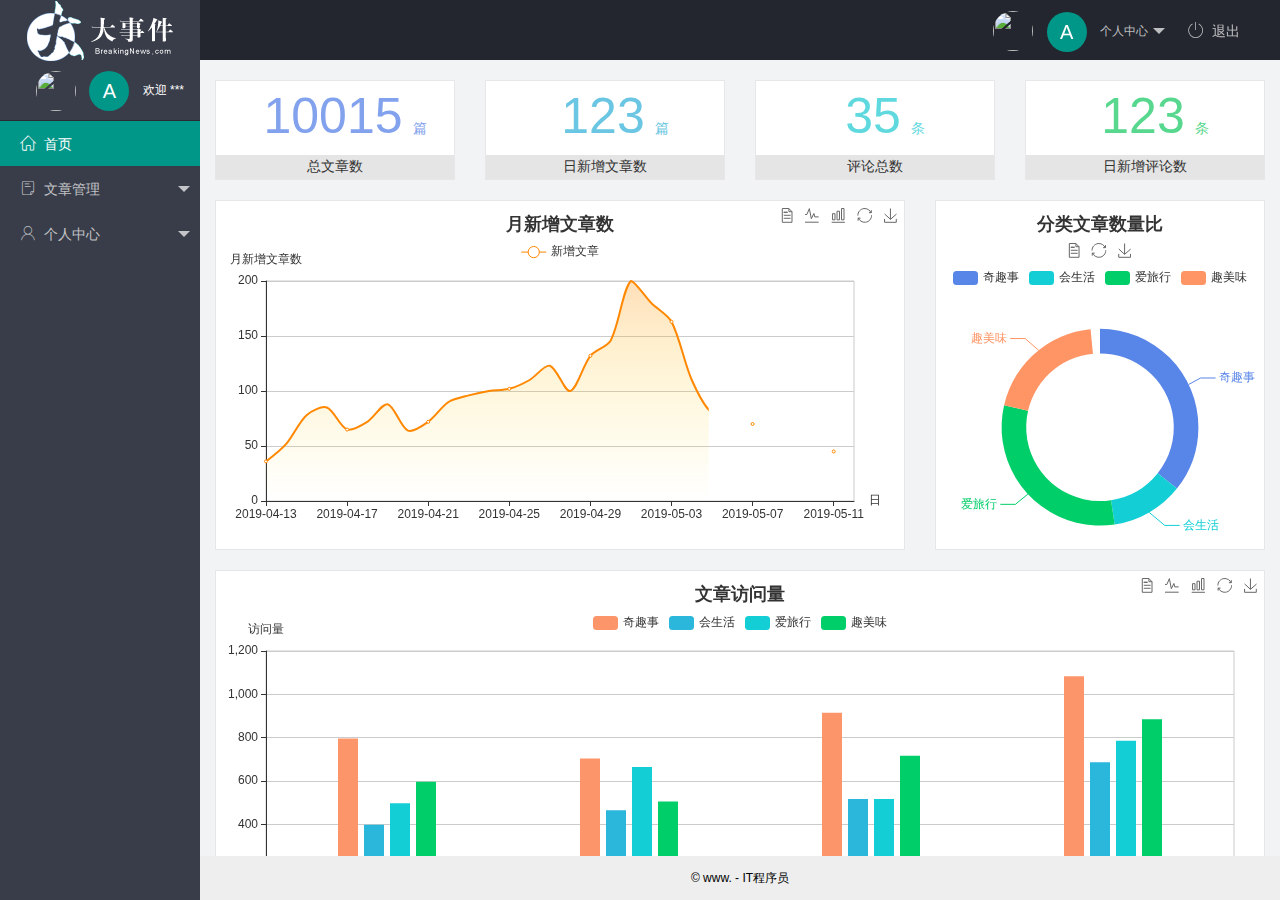
==== commit 70910d14: "完成个人中心功能的开发" ====
--- a/index.html
+++ b/index.html
@@ -26,13 +26,13 @@
                     <li class="layui-nav-item layui-hide layui-show-md-inline-block">
                         <a href="javascript:;" class="userinfo">
                             <img src="//tva1.sinaimg.cn/crop.0.0.118.118.180/5db11ff4gw1e77d3nqrv8j203b03cweg.jpg" class="layui-nav-img" />
-                            <span class="text-avater">A</span>
+                            <span class="text-avatar">A</span>
                             个人中心
                         </a>
                         <dl class="layui-nav-child">
-                            <dd><a href="">基本资料</a></dd>
-                            <dd><a href="">更换头像</a></dd>
-                            <dd><a href="">重置密码</a></dd>
+                            <dd><a href="/user/uesr_info.html" target="fm">基本资料</a></dd>
+                            <dd><a href="/user/user_avatar.html" target="fm">更换头像</a></dd>
+                            <dd><a href="/user/user_pwd.html" target="fm">重置密码</a></dd>
                         </dl>
                     </li>
                     <li class="layui-nav-item"><a href="javascript:;" id="btnLogout"><span class="iconfont icon-tuichu"></span>退出</a></li>
@@ -44,7 +44,7 @@
                     <!-- 头像区域 -->
                     <div class="userinfo">
                         <img src="//tva1.sinaimg.cn/crop.0.0.118.118.180/5db11ff4gw1e77d3nqrv8j203b03cweg.jpg" class="layui-nav-img" />
-                        <span class="text-avater">A</span>
+                        <span class="text-avatar">A</span>
                         <span id="welcome">欢迎 ***</span>
                     </div>
                     <!-- 左侧导航区域（可配合layui已有的垂直导航） -->
@@ -61,9 +61,9 @@
                         <li class="layui-nav-item">
                             <a href="javascript:;"><span class="iconfont icon-user"></span>个人中心</a>
                             <dl class="layui-nav-child">
-                                <dd><a href="javascript:;"><i class="layui-icon layui-icon-set"></i>基本资料</a></dd>
-                                <dd><a href="javascript:;"><i class="layui-icon layui-icon-set"></i>更换头像</a></dd>
-                                <dd><a href="javascript:;"><i class="layui-icon layui-icon-set"></i>重置密码</a></dd>
+                                <dd><a href="/user/uesr_info.html" target="fm"><i class="layui-icon layui-icon-set"></i>基本资料</a></dd>
+                                <dd><a href="/user/user_avatar.html" target="fm"><i class="layui-icon layui-icon-set"></i>更换头像</a></dd>
+                                <dd><a href="/user/user_pwd.html" target="fm"><i class="layui-icon layui-icon-set"></i>重置密码</a></dd>
                             </dl>
                         </li>
                     </ul>
--- a/assets/css/index.css
+++ b/assets/css/index.css
@@ -42,7 +42,7 @@
     height: 40px;
 }
 
-.text-avater {
+.text-avatar {
     display: inline-block;
     width: 40px;
     height: 40px;
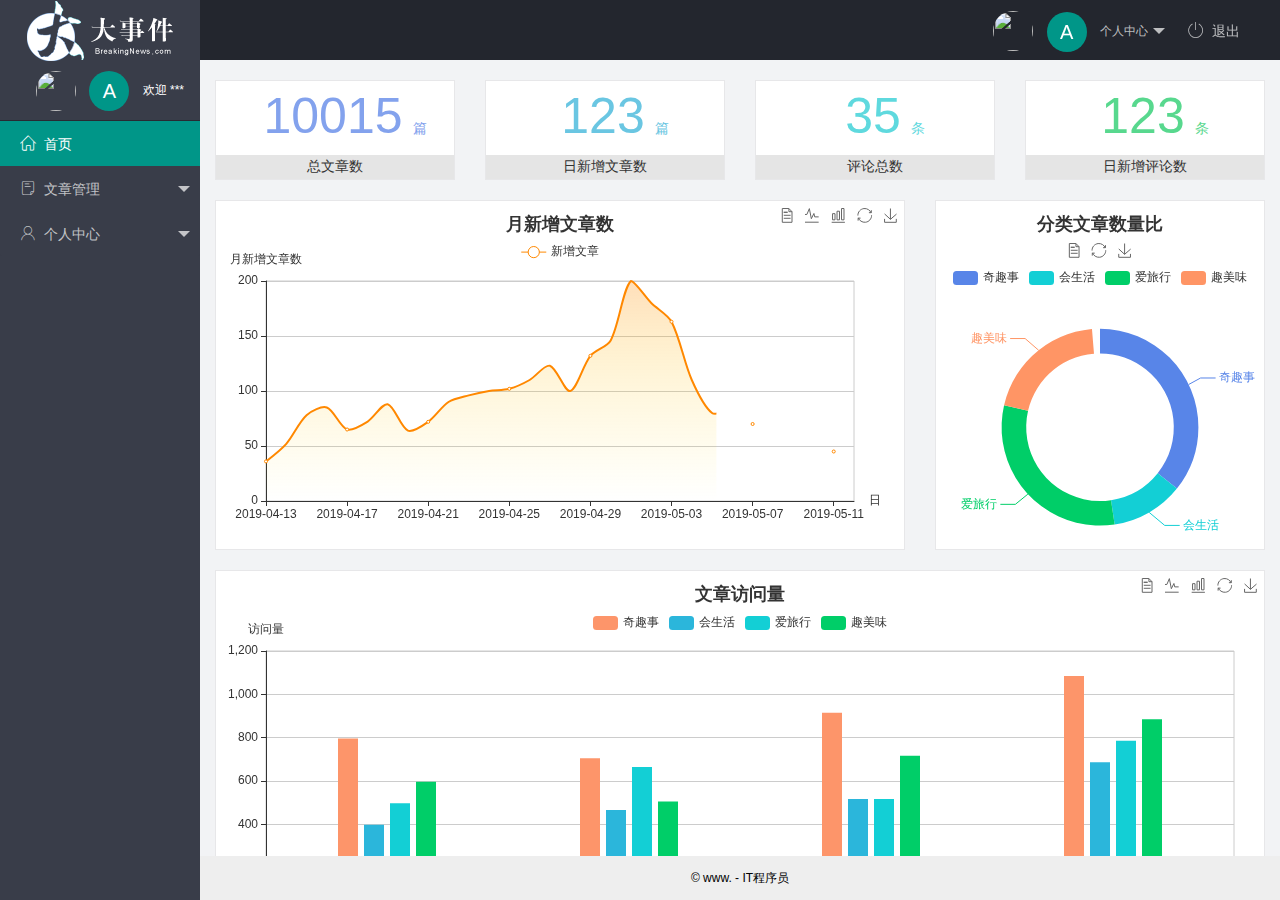
==== commit 7b6781c3: "完成文章管理相关功能的开发" ====
--- a/index.html
+++ b/index.html
@@ -53,9 +53,9 @@
                         <li class="layui-nav-item">
                             <a class="" href="javascript:;"><span class="iconfont icon-16"></span>文章管理</a>
                             <dl class="layui-nav-child">
-                                <dd><a href="javascript:;"><i class="layui-icon layui-icon-app"></i>文章类别</a></dd>
-                                <dd><a href="javascript:;"><i class="layui-icon layui-icon-app"></i>文章列表</a></dd>
-                                <dd><a href="javascript:;"><i class="layui-icon layui-icon-app"></i>发布文章</a></dd>
+                                <dd><a href="/article/art_cate.html" target="fm"><i class="layui-icon layui-icon-app"></i>文章类别</a></dd>
+                                <dd><a href="/article/art_list.html" target="fm"><i class="layui-icon layui-icon-app"></i>文章列表</a></dd>
+                                <dd><a href="/article/art_pub.html" target="fm"><i class="layui-icon layui-icon-app"></i>发布文章</a></dd>
                             </dl>
                         </li>
                         <li class="layui-nav-item">
